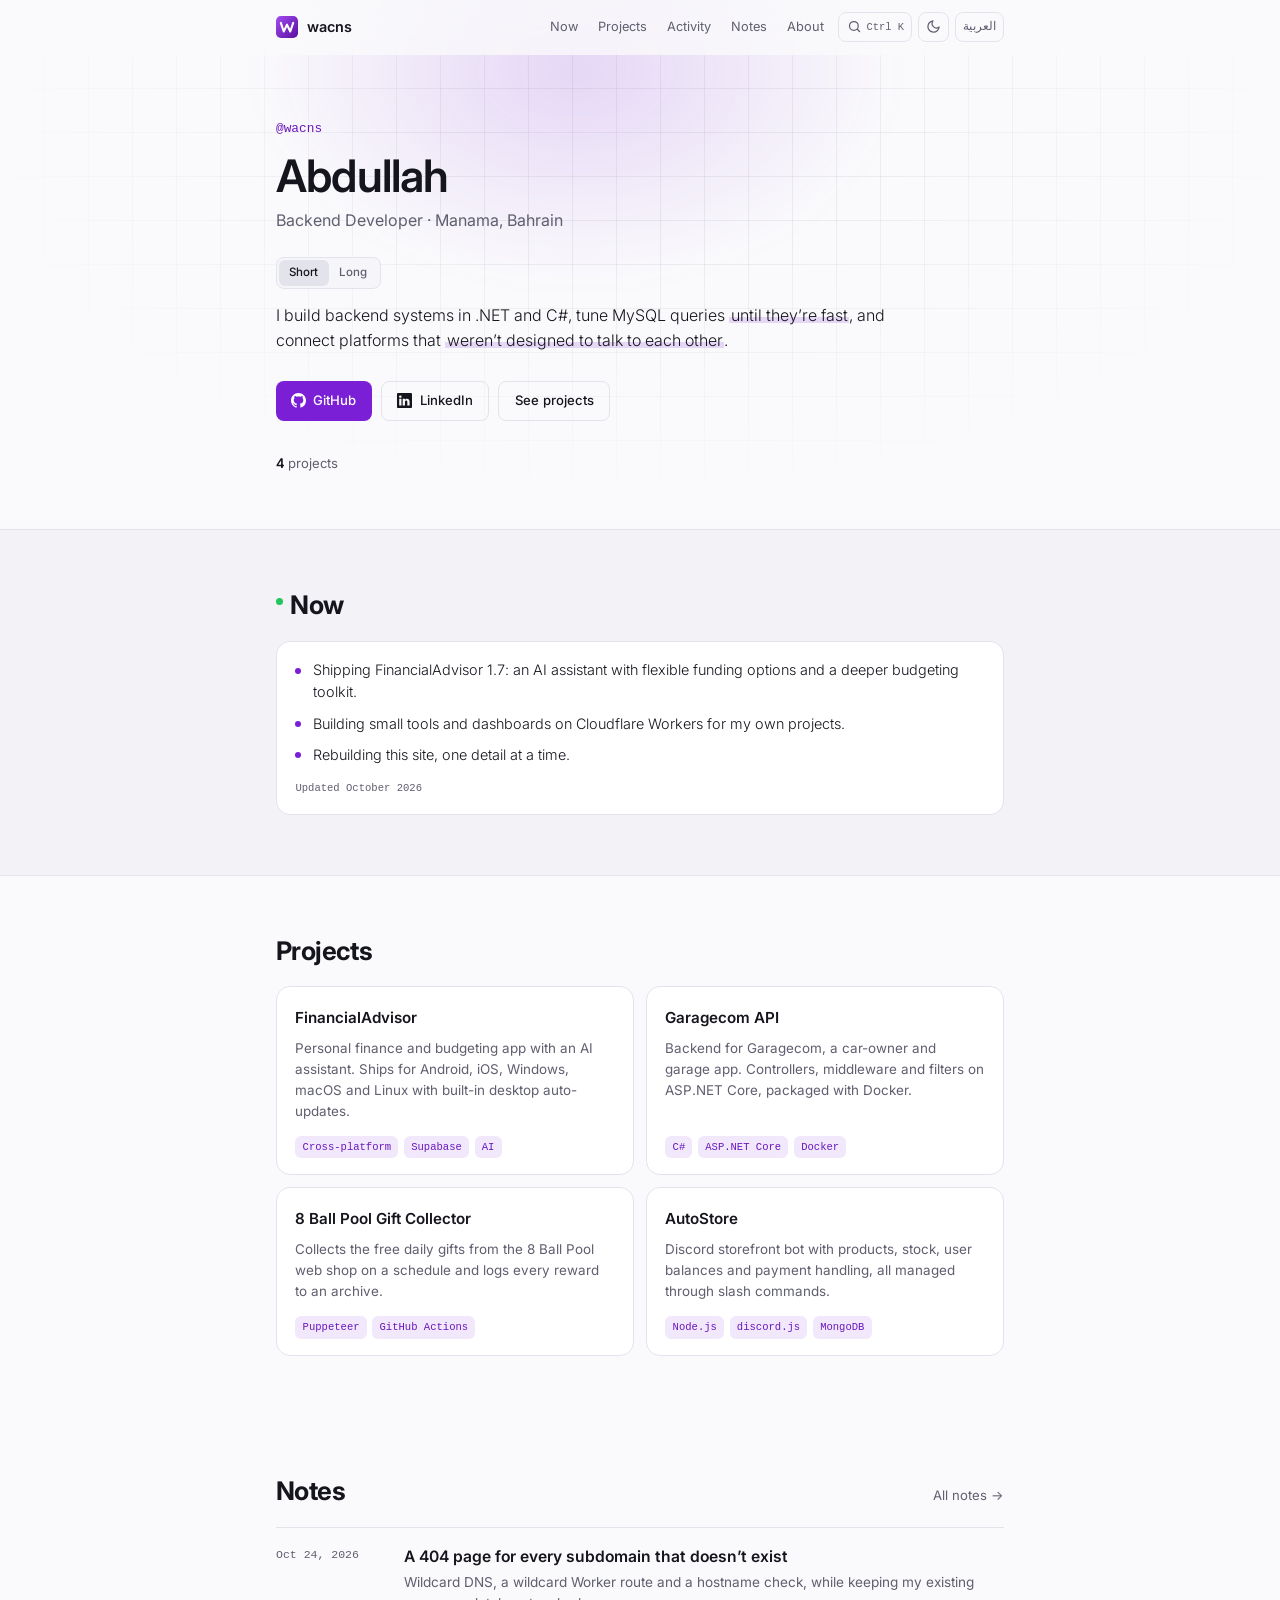
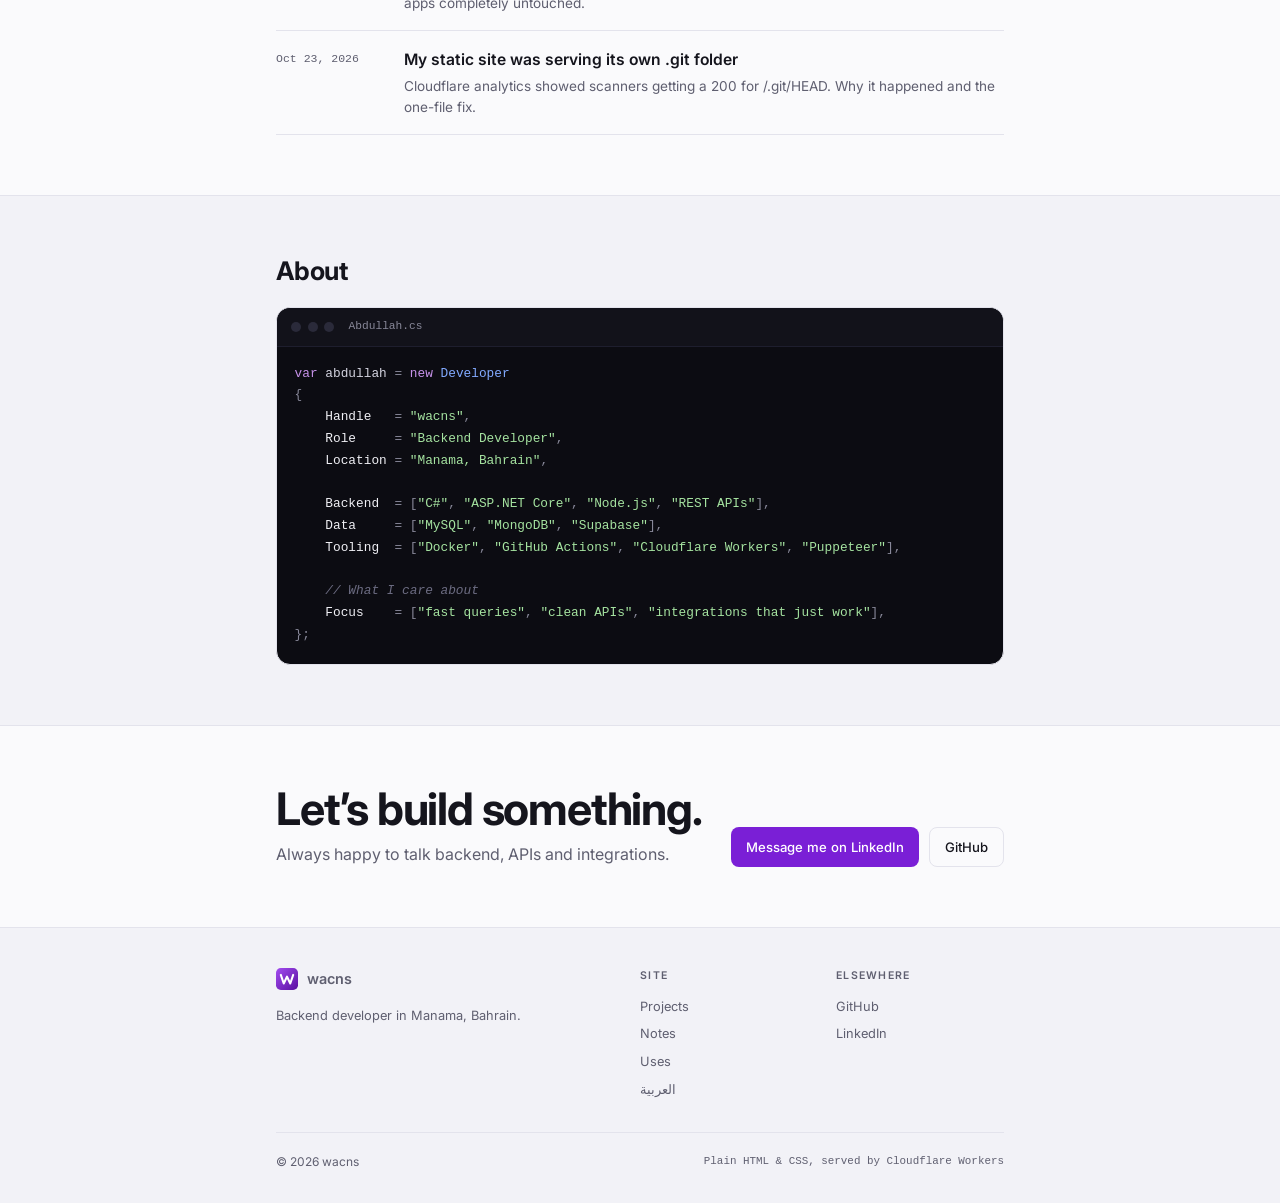
==== index.html @ f0d02ed9 "Add notes, uses page, Arabic homepage, light theme, command palette and shared assets" ====
<!DOCTYPE html>
<html lang="en">
<head>
  <meta charset="utf-8">
  <meta name="viewport" content="width=device-width, initial-scale=1">
  <title>Abdullah — Backend Developer</title>
  <meta name="description" content="Abdullah (wacns) — backend developer in Manama, Bahrain. .NET, C#, MySQL and integrations.">
  <meta name="theme-color" content="#0a0a0f">
  <link rel="icon" href="/favicon.svg" type="image/svg+xml">
  <link rel="canonical" href="https://wacns.com/">
  <link rel="alternate" hreflang="en" href="https://wacns.com/">
  <link rel="alternate" hreflang="ar" href="https://wacns.com/ar/">
  <link rel="alternate" hreflang="x-default" href="https://wacns.com/">
  <meta property="og:type" content="website">
  <meta property="og:url" content="https://wacns.com/">
  <meta property="og:title" content="Abdullah — Backend Developer">
  <meta property="og:description" content="Abdullah (wacns) — backend developer in Manama, Bahrain. .NET, C#, MySQL and integrations.">
  <meta property="og:image" content="https://wacns.com/og.png">
  <meta property="og:image:width" content="1200">
  <meta property="og:image:height" content="630">
  <meta name="twitter:card" content="summary_large_image">
  <script>(function(){var d=document.documentElement,t=null;d.classList.add('js');try{t=localStorage.getItem('theme');}catch(e){}if(t!=='light'&&t!=='dark'){t=window.matchMedia&&matchMedia('(prefers-color-scheme: light)').matches?'light':'dark';}d.setAttribute('data-theme',t);})();</script>
  <link rel="preconnect" href="https://fonts.googleapis.com">
  <link rel="preconnect" href="https://fonts.gstatic.com" crossorigin>
  <link href="https://fonts.googleapis.com/css2?family=Inter:wght@300;400;500;600;700&amp;display=swap" rel="stylesheet">
  <link rel="stylesheet" href="/assets/site.css">
  <script type="application/ld+json">
  {
    "@context": "https://schema.org",
    "@graph": [
      {
        "@type": "Person",
        "@id": "https://wacns.com/#person",
        "name": "Abdullah",
        "alternateName": "wacns",
        "url": "https://wacns.com/",
        "image": "https://wacns.com/og.png",
        "jobTitle": "Backend Developer",
        "address": { "@type": "PostalAddress", "addressLocality": "Manama", "addressCountry": "BH" },
        "knowsAbout": ["C#", "ASP.NET Core", "Node.js", "MySQL", "MongoDB", "REST APIs", "Cloudflare Workers", "Docker"],
        "sameAs": [
          "https://github.com/wacns",
          "https://www.linkedin.com/in/abdullah-mohammed-137928219"
        ]
      },
      {
        "@type": "WebSite",
        "@id": "https://wacns.com/#website",
        "url": "https://wacns.com/",
        "name": "wacns",
        "inLanguage": ["en", "ar"],
        "author": { "@id": "https://wacns.com/#person" }
      }
    ]
  }
  </script>
</head>
<body>
  <div class="hero-fx" aria-hidden="true"><div class="hero-bg"></div><div class="hero-glow"></div></div>
  <a class="skip-link" href="#content">Skip to content</a>
  <header class="topbar" id="topbar">
    <div class="wrap">
      <a class="brand" href="#top"><img src="/favicon.svg" alt="">wacns</a>
      <div class="topbar-right">
        <nav class="topnav" aria-label="Sections">
        <a href="#now" class="opt">Now</a>
        <a href="#projects">Projects</a>
        <a href="#activity" class="opt">Activity</a>
        <a href="#notes">Notes</a>
        <a href="#about">About</a>
        </nav>
        <button type="button" class="icon-btn" id="paletteBtn" aria-label="Search and commands" aria-haspopup="dialog">
          <svg viewBox="0 0 24 24" aria-hidden="true"><circle cx="11" cy="11" r="7"/><path d="m20 20-3.5-3.5"/></svg><kbd>Ctrl K</kbd>
        </button>
        <button type="button" class="icon-btn" id="themeBtn" aria-label="Switch theme">
          <svg class="theme-dark-only" viewBox="0 0 24 24" aria-hidden="true"><circle cx="12" cy="12" r="4"/><path d="M12 2v2M12 20v2M4.9 4.9l1.4 1.4M17.7 17.7l1.4 1.4M2 12h2M20 12h2M4.9 19.1l1.4-1.4M17.7 6.3l1.4-1.4"/></svg>
          <svg class="theme-light-only" viewBox="0 0 24 24" aria-hidden="true"><path d="M21 12.8A9 9 0 1 1 11.2 3a7 7 0 0 0 9.8 9.8z"/></svg>
        </button>
        <a class="icon-btn" href="/ar/" hreflang="ar" aria-label="Read this page in Arabic" lang="ar">العربية</a>
      </div>
    </div>
  </header>

  <main id="content">
    <div class="hero wrap" id="top">
      <p class="handle" dir="ltr">@wacns</p>
      <h1>Abdullah</h1>
      <p class="role">Backend Developer · Manama, Bahrain</p>
      <div class="intro-toggle" id="introToggle" role="group" aria-label="Intro length">
        <button type="button" data-intro="short" aria-pressed="true">Short</button>
        <button type="button" data-intro="long" aria-pressed="false">Long</button>
      </div>
      <p class="intro" data-intro-text="short">I build backend systems in .NET and C#, tune MySQL queries <mark>until they’re fast</mark>, and connect platforms that <mark>weren’t designed to talk to each other</mark>.</p>
      <p class="intro" data-intro-text="long" hidden>I’m Abdullah, a backend developer based in Manama, Bahrain. Most of my days are spent in C# and ASP.NET Core: designing APIs, <mark>tracking down the MySQL queries</mark> that slow down once real data piles up, and generating the Word and Excel reports people actually rely on.</p>
      <p class="intro" data-intro-text="long" hidden>Outside of that I build my own things: a cross-platform finance app, automations that run on a schedule, and small services on Cloudflare Workers. Mostly to scratch an itch, and <mark>to learn something new</mark> along the way.</p>
      <div class="links">
        <a class="btn btn-primary" href="https://github.com/wacns" target="_blank" rel="noopener"><svg viewBox="0 0 16 16" aria-hidden="true"><path d="M8 0C3.58 0 0 3.58 0 8c0 3.54 2.29 6.53 5.47 7.59.4.07.55-.17.55-.38 0-.19-.01-.82-.01-1.49-2.01.37-2.53-.49-2.69-.94-.09-.23-.48-.94-.82-1.13-.28-.15-.68-.52-.01-.53.63-.01 1.08.58 1.23.82.72 1.21 1.87.87 2.33.66.07-.52.28-.87.51-1.07-1.78-.2-3.64-.89-3.64-3.95 0-.87.31-1.59.82-2.15-.08-.2-.36-1.02.08-2.12 0 0 .67-.21 2.2.82.64-.18 1.32-.27 2-.27.68 0 1.36.09 2 .27 1.53-1.04 2.2-.82 2.2-.82.44 1.1.16 1.92.08 2.12.51.56.82 1.27.82 2.15 0 3.07-1.87 3.75-3.65 3.95.29.25.54.73.54 1.48 0 1.07-.01 1.93-.01 2.2 0 .21.15.46.55.38A8.013 8.013 0 0016 8c0-4.42-3.58-8-8-8z"/></svg> GitHub</a>
        <a class="btn btn-ghost" href="https://www.linkedin.com/in/abdullah-mohammed-137928219" target="_blank" rel="noopener"><svg viewBox="0 0 16 16" aria-hidden="true"><path d="M0 1.15C0 .52.52 0 1.17 0h13.66C15.48 0 16 .52 16 1.15v13.7c0 .63-.52 1.15-1.17 1.15H1.17C.52 16 0 15.48 0 14.85V1.15zM4.75 13.4V6.17H2.35v7.23h2.4zM3.55 5.18c.84 0 1.36-.56 1.36-1.25-.02-.71-.52-1.25-1.34-1.25-.82 0-1.36.54-1.36 1.25 0 .7.52 1.25 1.33 1.25h.01zM8.48 13.4V9.36c0-.22.02-.43.08-.58.17-.43.57-.88 1.23-.88.87 0 1.22.66 1.22 1.64v3.86h2.4V9.26c0-2.22-1.18-3.25-2.76-3.25-1.27 0-1.84.7-2.16 1.2v.02h-.02l.02-.02V6.17h-2.4c.03.68 0 7.23 0 7.23h2.4z"/></svg> LinkedIn</a>
        <a class="btn btn-ghost" href="#projects">See projects</a>
      </div>
      <ul class="stats" aria-label="At a glance">
        <li id="statContrib" hidden><strong id="statContribN"></strong> contributions this year</li>
        <li><strong id="statProjects">4</strong> projects</li>
        <li id="statSince" hidden>On GitHub since <strong id="statSinceN"></strong></li>
      </ul>
    </div>

    <div class="band alt"><section class="wrap reveal" id="now" aria-labelledby="now-heading">
      <h2 id="now-heading"><span class="pulse" aria-hidden="true"></span>Now</h2>
      <div class="panel now">
        <ul>
          <li>Shipping FinancialAdvisor 1.7: an AI assistant with flexible funding options and a deeper budgeting toolkit.</li>
          <li>Building small tools and dashboards on Cloudflare Workers for my own projects.</li>
          <li>Rebuilding this site, one detail at a time.</li>
        </ul>
        <p class="now-updated">Updated October 2026</p>
      </div>
    </section></div>

    <div class="band"><section class="wrap" id="projects" aria-labelledby="projects-heading">
      <h2 id="projects-heading" class="reveal">Projects</h2>
      <div class="projects">
        <article class="card reveal" data-repo="wacns/financial-advisor-releases">
          <h3 class="card-title" lang="en" dir="auto">FinancialAdvisor</h3>
          <p class="card-desc">Personal finance and budgeting app with an AI assistant. Ships for Android, iOS, Windows, macOS and Linux with built-in desktop auto-updates.</p>
          <ul class="tags" lang="en"><li>Cross-platform</li><li>Supabase</li><li>AI</li></ul>
          <p class="card-meta"></p>
        </article>
        <article class="card reveal" data-repo="wacns/api.garagecom">
          <h3 class="card-title" lang="en" dir="auto">Garagecom API</h3>
          <p class="card-desc">Backend for Garagecom, a car-owner and garage app. Controllers, middleware and filters on ASP.NET Core, packaged with Docker.</p>
          <ul class="tags" lang="en"><li>C#</li><li>ASP.NET Core</li><li>Docker</li></ul>
          <p class="card-meta"></p>
        </article>
        <article class="card reveal" data-repo="wacns/8bp-free-gift-collector">
          <h3 class="card-title" lang="en" dir="auto">8 Ball Pool Gift Collector</h3>
          <p class="card-desc">Collects the free daily gifts from the 8 Ball Pool web shop on a schedule and logs every reward to an archive.</p>
          <ul class="tags" lang="en"><li>Puppeteer</li><li>GitHub Actions</li></ul>
          <p class="card-meta"></p>
        </article>
        <article class="card reveal" data-repo="wacns/AutoStore-WACNS">
          <h3 class="card-title" lang="en" dir="auto">AutoStore</h3>
          <p class="card-desc">Discord storefront bot with products, stock, user balances and payment handling, all managed through slash commands.</p>
          <ul class="tags" lang="en"><li>Node.js</li><li>discord.js</li><li>MongoDB</li></ul>
          <p class="card-meta"></p>
        </article>
      </div>
    </section></div>

    <div class="band alt" id="activityBand" hidden><section class="wrap reveal" id="activity" aria-labelledby="activity-heading">
      <h2 id="activity-heading">Activity</h2>
      <div class="panel">
        <p class="activity-total"><strong id="activityCount"></strong> <span>contributions on GitHub in the last year</span></p>
        <div class="activity-graph" id="activityGraph" role="img" aria-label="GitHub contribution graph for the last year"></div>
        <div class="activity-legend" aria-hidden="true">Less <i class="l0"></i><i class="l1"></i><i class="l2"></i><i class="l3"></i><i class="l4"></i> More</div>
      </div>
    </section></div>

    <div class="band"><section class="wrap reveal" id="notes" aria-labelledby="notes-heading">
      <div class="section-head">
        <h2 id="notes-heading">Notes</h2>
        <a class="more-link" href="/notes/">All notes →</a>
      </div>

      <ul class="note-list">
        <li><a href="/notes/subdomain-404-worker/">
          <time class="note-date" datetime="2026-10-24">Oct 24, 2026</time>
          <span><span class="note-title">A 404 page for every subdomain that doesn’t exist</span><span class="note-sum">Wildcard DNS, a wildcard Worker route and a hostname check, while keeping my existing apps completely untouched.</span></span>
        </a></li>
        <li><a href="/notes/git-folder-exposed/">
          <time class="note-date" datetime="2026-10-23">Oct 23, 2026</time>
          <span><span class="note-title">My static site was serving its own .git folder</span><span class="note-sum">Cloudflare analytics showed scanners getting a 200 for /.git/HEAD. Why it happened and the one-file fix.</span></span>
        </a></li>
      </ul>
    </section></div>

    <div class="band alt"><section class="wrap reveal" id="about" aria-labelledby="about-heading">
      <h2 id="about-heading">About</h2>
      <div class="code-card">
        <div class="code-bar" aria-hidden="true"><i></i><i></i><i></i><span>Abdullah.cs</span></div>
<pre><code><span class="tk-kw">var</span> abdullah <span class="tk-pu">=</span> <span class="tk-kw">new</span> <span class="tk-ty">Developer</span>
<span class="tk-pu">{</span>
    <span class="tk-pr">Handle</span>   <span class="tk-pu">=</span> <span class="tk-str">&quot;wacns&quot;</span><span class="tk-pu">,</span>
    <span class="tk-pr">Role</span>     <span class="tk-pu">=</span> <span class="tk-str">&quot;Backend Developer&quot;</span><span class="tk-pu">,</span>
    <span class="tk-pr">Location</span> <span class="tk-pu">=</span> <span class="tk-str">&quot;Manama, Bahrain&quot;</span><span class="tk-pu">,</span>

    <span class="tk-pr">Backend</span>  <span class="tk-pu">=</span> <span class="tk-pu">[</span><span class="tk-str">&quot;C#&quot;</span><span class="tk-pu">, </span><span class="tk-str">&quot;ASP.NET Core&quot;</span><span class="tk-pu">, </span><span class="tk-str">&quot;Node.js&quot;</span><span class="tk-pu">, </span><span class="tk-str">&quot;REST APIs&quot;</span><span class="tk-pu">]</span><span class="tk-pu">,</span>
    <span class="tk-pr">Data</span>     <span class="tk-pu">=</span> <span class="tk-pu">[</span><span class="tk-str">&quot;MySQL&quot;</span><span class="tk-pu">, </span><span class="tk-str">&quot;MongoDB&quot;</span><span class="tk-pu">, </span><span class="tk-str">&quot;Supabase&quot;</span><span class="tk-pu">]</span><span class="tk-pu">,</span>
    <span class="tk-pr">Tooling</span>  <span class="tk-pu">=</span> <span class="tk-pu">[</span><span class="tk-str">&quot;Docker&quot;</span><span class="tk-pu">, </span><span class="tk-str">&quot;GitHub Actions&quot;</span><span class="tk-pu">, </span><span class="tk-str">&quot;Cloudflare Workers&quot;</span><span class="tk-pu">, </span><span class="tk-str">&quot;Puppeteer&quot;</span><span class="tk-pu">]</span><span class="tk-pu">,</span>

    <span class="tk-cm">// What I care about</span>
    <span class="tk-pr">Focus</span>    <span class="tk-pu">=</span> <span class="tk-pu">[</span><span class="tk-str">&quot;fast queries&quot;</span><span class="tk-pu">, </span><span class="tk-str">&quot;clean APIs&quot;</span><span class="tk-pu">, </span><span class="tk-str">&quot;integrations that just work&quot;</span><span class="tk-pu">]</span><span class="tk-pu">,</span>
<span class="tk-pu">};</span></code></pre>
      </div>
    </section></div>

    <div class="band"><section class="wrap reveal cta" aria-labelledby="cta-heading">
      <div>
        <h2 id="cta-heading">Let’s build something.</h2>
        <p>Always happy to talk backend, APIs and integrations.</p>
      </div>
      <div class="links">
        <a class="btn btn-primary" href="https://www.linkedin.com/in/abdullah-mohammed-137928219" target="_blank" rel="noopener">Message me on LinkedIn</a>
        <a class="btn btn-ghost" href="https://github.com/wacns" target="_blank" rel="noopener">GitHub</a>
      </div>
    </section></div>
  </main>

  <footer>
    <div class="wrap">
      <div class="footer-grid">
        <div class="footer-about">
          <a class="brand" href="/"><img src="/favicon.svg" alt="">wacns</a>
          <p>Backend developer in Manama, Bahrain.</p>
        </div>
        <div class="footer-col">
          <h3>Site</h3>
          <ul>
            <li><a href="/#projects">Projects</a></li>
            <li><a href="/notes/">Notes</a></li>
            <li><a href="/uses/">Uses</a></li>
            <li><a href="/ar/" lang="ar" hreflang="ar">العربية</a></li>
          </ul>
        </div>
        <div class="footer-col">
          <h3>Elsewhere</h3>
          <ul>
            <li><a href="https://github.com/wacns" target="_blank" rel="noopener">GitHub</a></li>
            <li><a href="https://www.linkedin.com/in/abdullah-mohammed-137928219" target="_blank" rel="noopener">LinkedIn</a></li>
          </ul>
        </div>
      </div>
      <div class="footer-bottom">
        <span>© 2026 wacns</span>
        <span class="colophon">Plain HTML &amp; CSS, served by Cloudflare Workers<br><span id="lastDeploy" hidden></span></span>
      </div>
    </div>
  </footer>
  <div class="palette" id="palette" role="dialog" aria-modal="true" aria-label="Command palette" hidden>
    <div class="palette-box">
      <input class="palette-input" type="text" role="combobox" aria-expanded="true" aria-controls="paletteList" aria-autocomplete="list" aria-label="Search and commands" autocomplete="off" spellcheck="false">
      <!-- [html-validate-disable-next prefer-native-element -- filterable command list; a native select can't type-to-filter] -->
      <ul class="palette-list" id="paletteList" role="listbox" aria-label="Search and commands"></ul>
      <div class="palette-hint" aria-hidden="true"></div>
    </div>
  </div>
  <div class="toast" id="toast" role="status" aria-live="polite"></div>

  <script src="/assets/site.js" defer></script>
</body>
</html>
---- assets/site.css ----
/* wacns.com — shared styles for every page */

*, *::before, *::after { box-sizing: border-box; margin: 0; padding: 0; }

/* ── Theme tokens ── */
:root {
  color-scheme: dark;
  --bg:          #0a0a0f;
  --band:        #0e0e15;
  --card-bg:     #12121a;
  --card-border: #1e1e2e;
  --field-bg:    #0c0c12;
  --accent:      #8A2BE2;
  --accent-text: #a66bf0;
  --accent-rgb:  138, 43, 226;
  --text:        #f0f0f5;
  --muted:       #888899;
  --grid-line:   rgba(255, 255, 255, 0.045);
  --glow:        0.28;
  --topbar-bg:   rgba(10, 10, 15, 0.72);
  --mark:        rgba(166, 107, 240, 0.32);
  --hm0: #1a1a26; --hm1: #3b1d63; --hm2: #5b25a0; --hm3: #7a2bd6; --hm4: #a66bf0;
  --mono: 'SF Mono', 'Fira Code', 'Cascadia Code', monospace;
  --sans: 'Inter', 'IBM Plex Sans Arabic', sans-serif;
}
html[data-theme="light"] {
  color-scheme: light;
  --bg:          #fafafc;
  --band:        #f2f2f7;
  --card-bg:     #ffffff;
  --card-border: #e3e3ec;
  --field-bg:    #f6f6fa;
  --accent:      #7a1fd6;
  --accent-text: #6a17bd;
  --accent-rgb:  122, 31, 214;
  --text:        #15151d;
  --muted:       #5f5f70;
  --grid-line:   rgba(20, 20, 40, 0.06);
  --glow:        0.16;
  --topbar-bg:   rgba(250, 250, 252, 0.78);
  --mark:        rgba(122, 31, 214, 0.16);
  --hm0: #ececf3; --hm1: #dcc6f7; --hm2: #b98cef; --hm3: #9050e0; --hm4: #6a17bd;
}

html { scroll-behavior: smooth; scroll-padding-top: 64px; }
body {
  background: var(--bg);
  color: var(--text);
  font-family: var(--sans);
  line-height: 1.55;
  min-height: 100vh;
  position: relative;
  z-index: 0;
}
html[lang="ar"] body { --sans: 'IBM Plex Sans Arabic', 'Inter', sans-serif; line-height: 1.75; }
a { color: inherit; }
.wrap { max-width: 760px; margin: 0 auto; padding: 0 1rem; }

/* ── Accessibility ── */
.skip-link {
  position: absolute;
  top: 0.5rem; left: 0.5rem;
  z-index: 100;
  padding: 0.55rem 0.9rem;
  border-radius: 8px;
  background: var(--accent);
  color: #fff;
  font-size: 0.85rem;
  font-weight: 500;
  text-decoration: none;
  transform: translateY(-160%);
  transition: transform 0.15s;
}
.skip-link:focus { transform: none; }
:focus-visible {
  outline: 2px solid var(--accent-text);
  outline-offset: 3px;
  border-radius: 4px;
}
.visually-hidden {
  position: absolute !important;
  width: 1px; height: 1px;
  overflow: hidden;
  clip: rect(0 0 0 0);
  white-space: nowrap;
}

/* ── Hero background ── */
.hero-fx {
  position: absolute;
  top: 0; left: 0; right: 0;
  height: 620px;
  overflow: hidden;
  z-index: -1;
  pointer-events: none;
}
.hero-bg {
  position: absolute;
  inset: 0;
  background-image:
    linear-gradient(var(--grid-line) 1px, transparent 1px),
    linear-gradient(90deg, var(--grid-line) 1px, transparent 1px);
  background-size: 44px 44px;
  -webkit-mask-image: radial-gradient(ellipse 70% 75% at 50% 25%, #000 25%, transparent 75%);
          mask-image: radial-gradient(ellipse 70% 75% at 50% 25%, #000 25%, transparent 75%);
  animation: grid-drift 24s linear infinite;
}
.hero-glow {
  position: absolute;
  top: -140px; left: 50%;
  width: 640px; height: 420px;
  transform: translateX(-60%);
  background: radial-gradient(closest-side, rgba(var(--accent-rgb), var(--glow)), transparent);
  filter: blur(20px);
  animation: glow 9s ease-in-out infinite alternate;
}
@keyframes grid-drift { to { background-position: 44px 44px, 44px 44px; } }
@keyframes glow {
  from { transform: translateX(-60%) scale(1);    opacity: 0.8; }
  to   { transform: translateX(-40%) scale(1.15); opacity: 1; }
}

/* ── Reveal on scroll ── */
.js .reveal { opacity: 0; transform: translateY(14px); transition: opacity 0.6s ease, transform 0.6s ease; }
.js .reveal.in { opacity: 1; transform: none; }

/* ── Top bar ── */
.topbar {
  position: sticky;
  top: 0;
  z-index: 20;
  background: var(--topbar-bg);
  -webkit-backdrop-filter: blur(12px);
          backdrop-filter: blur(12px);
  border-bottom: 1px solid transparent;
  transition: border-color 0.2s;
}
.topbar.scrolled, .topbar.solid { border-bottom-color: var(--card-border); }
.topbar .wrap { display: flex; align-items: center; justify-content: space-between; gap: 0.75rem; height: 54px; }
.brand {
  display: inline-flex;
  align-items: center;
  gap: 0.55rem;
  text-decoration: none;
  font-weight: 600;
  font-size: 0.9rem;
}
.brand img { width: 22px; height: 22px; }
.topbar-right { display: flex; align-items: center; gap: 0.35rem; }
.topnav { display: flex; gap: 0.15rem; }
.topnav a {
  color: var(--muted);
  text-decoration: none;
  font-size: 0.8rem;
  padding: 0.35rem 0.55rem;
  border-radius: 7px;
  transition: color 0.15s, background 0.15s;
}
.topnav a:hover { color: var(--text); }
.topnav a.active { color: var(--text); background: var(--card-border); }
.icon-btn {
  display: inline-flex;
  align-items: center;
  justify-content: center;
  gap: 0.3rem;
  height: 30px;
  min-width: 30px;
  padding: 0 0.45rem;
  border: 1px solid var(--card-border);
  border-radius: 8px;
  background: transparent;
  color: var(--muted);
  font: inherit;
  font-size: 0.72rem;
  text-decoration: none;
  cursor: pointer;
  transition: color 0.15s, border-color 0.15s;
}
.icon-btn:hover { color: var(--text); border-color: rgba(var(--accent-rgb), 0.5); }
.icon-btn svg { width: 15px; height: 15px; fill: none; stroke: currentColor; stroke-width: 2; stroke-linecap: round; stroke-linejoin: round; }
.icon-btn kbd { font-family: var(--mono); font-size: 0.65rem; }
.theme-dark-only, html[data-theme="light"] .theme-light-only { display: inline; }
.theme-light-only, html[data-theme="light"] .theme-dark-only { display: none; }
@media (max-width: 560px) {
  .topnav a.opt { display: none; }
  .icon-btn kbd { display: none; }
}
@media (max-width: 480px) { .topnav { display: none; } }

/* ── Bands & headings ── */
.band { padding: 3.75rem 0; }
.band.alt { background: var(--band); border-top: 1px solid var(--card-border); border-bottom: 1px solid var(--card-border); }
.band[hidden] { display: none; }
h2 {
  font-size: 1.6rem;
  font-weight: 700;
  letter-spacing: -0.6px;
  line-height: 1.2;
  margin-bottom: 1.25rem;
}
.section-head { display: flex; align-items: baseline; justify-content: space-between; gap: 1rem; margin-bottom: 1.25rem; }
.section-head h2 { margin-bottom: 0; }
.more-link { font-size: 0.82rem; color: var(--muted); text-decoration: none; white-space: nowrap; }
.more-link:hover { color: var(--text); }

/* ── Intro ── */
.hero { padding-top: 4rem; padding-bottom: 3.5rem; }
.handle { font-family: var(--mono); font-size: 0.8rem; color: var(--accent-text); margin-bottom: 0.75rem; }
h1 {
  background: linear-gradient(120deg, var(--text) 30%, #b58cf2);
  -webkit-background-clip: text;
          background-clip: text;
  color: transparent;
  font-size: 2.8rem;
  font-weight: 600;
  letter-spacing: -0.8px;
  line-height: 1.15;
}
html[lang="ar"] h1 { letter-spacing: 0; }
.role { color: var(--muted); font-size: 1rem; margin-top: 0.35rem; }

.intro-toggle {
  display: inline-flex;
  margin-top: 1.5rem;
  padding: 2px;
  border: 1px solid var(--card-border);
  border-radius: 8px;
  background: var(--field-bg);
}
.intro-toggle button {
  border: none;
  background: transparent;
  color: var(--muted);
  font: inherit;
  font-size: 0.72rem;
  font-weight: 500;
  padding: 0.25rem 0.65rem;
  border-radius: 6px;
  cursor: pointer;
}
.intro-toggle button[aria-pressed="true"] { background: var(--card-border); color: var(--text); }
.intro { margin-top: 0.9rem; font-size: 1rem; font-weight: 300; max-width: 62ch; }
.intro[hidden] { display: none; }
.intro + .intro { margin-top: 0.9rem; }
html[lang="ar"] .intro { font-weight: 400; }

/* Highlighter accents */
mark {
  color: inherit;
  background: linear-gradient(transparent 58%, var(--mark) 58%, var(--mark) 92%, transparent 92%) no-repeat 0 0 / 0% 100%;
  padding: 0 0.1em;
  transition: background-size 0.9s cubic-bezier(.2, .7, .2, 1) 0.35s;
}
html[dir="rtl"] mark { background-position: 100% 0; }
mark.in, .no-js mark { background-size: 100% 100%; }

/* ── Buttons ── */
.links { display: flex; flex-wrap: wrap; gap: 0.6rem; margin-top: 1.75rem; }
.btn {
  display: inline-flex;
  align-items: center;
  gap: 0.45rem;
  padding: 0.55rem 0.95rem;
  border-radius: 8px;
  font-size: 0.82rem;
  font-weight: 500;
  text-decoration: none;
  transition: opacity 0.15s, background 0.15s, border-color 0.15s;
}
.btn svg { width: 15px; height: 15px; fill: currentColor; }
.btn-primary { background: var(--accent); color: #fff; }
.btn-primary:hover { opacity: 0.85; }
.btn-ghost { border: 1px solid var(--card-border); color: var(--text); }
.btn-ghost:hover { border-color: rgba(var(--accent-rgb), 0.5); }

/* ── Stats ── */
.stats {
  display: flex;
  flex-wrap: wrap;
  gap: 0.5rem 1.4rem;
  margin-top: 2rem;
  list-style: none;
  font-size: 0.82rem;
  color: var(--muted);
}
.stats li[hidden] { display: none; }
.stats strong { color: var(--text); font-weight: 600; font-variant-numeric: tabular-nums; }

/* ── Now ── */
.pulse {
  display: inline-block;
  width: 7px; height: 7px;
  border-radius: 50%;
  background: #22c55e;
  margin-inline-end: 0.45rem;
  vertical-align: 0.35em;
  box-shadow: 0 0 0 0 rgba(34, 197, 94, 0.6);
  animation: pulse 2s ease-out infinite;
}
@keyframes pulse { to { box-shadow: 0 0 0 7px rgba(34, 197, 94, 0); } }
.panel {
  background: var(--card-bg);
  border: 1px solid var(--card-border);
  border-radius: 14px;
  padding: 1.1rem 1.15rem;
}
.now ul { list-style: none; display: flex; flex-direction: column; gap: 0.55rem; }
.now li { position: relative; padding-inline-start: 1.1rem; font-size: 0.9rem; font-weight: 300; }
html[lang="ar"] .now li { font-weight: 400; }
.now li::before {
  content: "";
  position: absolute;
  inset-inline-start: 0; top: 0.6em;
  width: 6px; height: 6px;
  border-radius: 50%;
  background: var(--accent);
}
.now-updated { margin-top: 0.85rem; font-family: var(--mono); font-size: 0.66rem; color: var(--muted); }

/* ── Projects ── */
.projects { display: grid; grid-template-columns: 1fr; gap: 0.75rem; }
@media (min-width: 600px) { .projects { grid-template-columns: repeat(2, 1fr); } }
.card {
  background: var(--card-bg);
  border: 1px solid var(--card-border);
  border-radius: 14px;
  padding: 1.15rem 1.15rem 1rem;
  display: flex;
  flex-direction: column;
  gap: 0.55rem;
  transition: border-color 0.2s;
}
.card:hover { border-color: rgba(var(--accent-rgb), 0.35); }
.card-title { font-size: 0.95rem; font-weight: 600; }
.card-desc { font-size: 0.84rem; color: var(--muted); }
.tags { margin-top: auto; padding-top: 0.35rem; display: flex; flex-wrap: wrap; gap: 0.35rem; list-style: none; }
.tags li {
  font-family: var(--mono);
  font-size: 0.66rem;
  color: var(--accent-text);
  background: rgba(var(--accent-rgb), 0.1);
  border-radius: 6px;
  padding: 0.2rem 0.45rem;
}
.card-meta { display: flex; flex-wrap: wrap; gap: 0.85rem; font-family: var(--mono); font-size: 0.66rem; color: var(--muted); }
.card-meta:empty { display: none; }
.lang-dot {
  display: inline-block;
  width: 7px; height: 7px;
  border-radius: 50%;
  background: var(--accent);
  margin-inline-end: 0.35rem;
  vertical-align: 1px;
}

/* ── Activity ── */
.activity-total { font-size: 0.9rem; margin-bottom: 0.85rem; }
.activity-total strong { font-weight: 600; }
.activity-total span { color: var(--muted); font-weight: 300; }
.activity-graph { direction: ltr; }
.activity-graph svg { display: block; width: 100%; height: auto; }
.hm .h0 { fill: var(--hm0); } .hm .h1 { fill: var(--hm1); } .hm .h2 { fill: var(--hm2); }
.hm .h3 { fill: var(--hm3); } .hm .h4 { fill: var(--hm4); }
.activity-legend {
  display: flex;
  align-items: center;
  justify-content: flex-end;
  gap: 0.25rem;
  margin-top: 0.6rem;
  font-family: var(--mono);
  font-size: 0.62rem;
  color: var(--muted);
  direction: ltr;
}
.activity-legend i { width: 9px; height: 9px; border-radius: 2px; display: inline-block; }
.activity-legend .l0 { background: var(--hm0); } .activity-legend .l1 { background: var(--hm1); }
.activity-legend .l2 { background: var(--hm2); } .activity-legend .l3 { background: var(--hm3); }
.activity-legend .l4 { background: var(--hm4); }

/* ── Code card (always dark, like an editor) ── */
.code-card {
  position: relative;
  background: #0c0c12;
  border: 1px solid var(--card-border);
  border-radius: 14px;
  overflow: hidden;
  direction: ltr;
  text-align: left;
}
.code-bar {
  display: flex;
  align-items: center;
  gap: 0.4rem;
  padding: 0.65rem 0.9rem;
  border-bottom: 1px solid #1e1e2e;
  background: #12121a;
}
.code-bar i { width: 10px; height: 10px; border-radius: 50%; background: #2a2a3a; }
.code-bar span { margin-left: 0.5rem; font-family: var(--mono); font-size: 0.7rem; color: #888899; }
.code-card pre {
  margin: 0;
  padding: 1rem 1.1rem 1.15rem;
  overflow-x: auto;
  font-family: var(--mono);
  font-size: 0.8rem;
  line-height: 1.7;
  color: #d4d4e0;
  tab-size: 4;
}
.tk-kw  { color: #c792ea; }
.tk-ty  { color: #82aaff; }
.tk-pr  { color: #f0f0f5; }
.tk-str { color: #a5e3a0; }
.tk-cm  { color: #6c6c82; font-style: italic; }
.tk-pu  { color: #888899; }
.tk-fn  { color: #ffcb6b; }
@media (max-width: 600px) {
  .code-card pre { font-size: 0.7rem; padding-right: 2rem; }
  .code-card.scrolls::after {
    content: "";
    position: absolute;
    top: 41px; right: 0; bottom: 0;
    width: 2rem;
    background: linear-gradient(90deg, transparent, #0c0c12);
    pointer-events: none;
  }
}

/* ── Notes list ── */
.note-list { list-style: none; display: flex; flex-direction: column; }
.note-list li { border-top: 1px solid var(--card-border); }
.note-list li:last-child { border-bottom: 1px solid var(--card-border); }
.note-list a {
  display: grid;
  grid-template-columns: 1fr;
  gap: 0.2rem;
  padding: 1rem 0;
  text-decoration: none;
}
@media (min-width: 600px) { .note-list a { grid-template-columns: 7rem 1fr; gap: 1rem; } }
.note-date { font-family: var(--mono); font-size: 0.72rem; color: var(--muted); padding-top: 0.15rem; }
.note-title { font-weight: 600; font-size: 0.98rem; transition: color 0.15s; }
.note-list a:hover .note-title { color: var(--accent-text); }
.note-sum { display: block; font-size: 0.85rem; color: var(--muted); margin-top: 0.2rem; }

/* ── Call to action ── */
.cta { display: flex; flex-wrap: wrap; align-items: flex-end; justify-content: space-between; gap: 1.5rem; }
.cta h2 { font-size: clamp(2rem, 6vw, 2.8rem); letter-spacing: -1.2px; line-height: 1.05; margin-bottom: 0.6rem; }
html[lang="ar"] .cta h2 { letter-spacing: 0; line-height: 1.3; }
.cta p { color: var(--muted); max-width: 42ch; }
.cta .links { margin-top: 0; }

/* ── Article (notes, uses) ── */
.page-head { padding-top: 3.5rem; padding-bottom: 1.5rem; }
.crumbs { font-size: 0.8rem; color: var(--muted); margin-bottom: 1.25rem; }
.crumbs a { text-decoration: none; }
.crumbs a:hover { color: var(--text); }
.page-head h1 { font-size: clamp(2rem, 6vw, 2.6rem); letter-spacing: -1px; line-height: 1.12; }
.page-meta { margin-top: 0.8rem; font-family: var(--mono); font-size: 0.72rem; color: var(--muted); }
.lede { margin-top: 1rem; font-size: 1.05rem; color: var(--muted); max-width: 60ch; }
.prose { padding-bottom: 4rem; font-size: 0.98rem; }
.prose > * + * { margin-top: 1.1rem; }
.prose h2 { font-size: 1.3rem; margin: 2.4rem 0 0; }
.prose h3 { font-size: 1.02rem; margin-top: 1.8rem; }
.prose p, .prose li { max-width: 68ch; }
.prose ul, .prose ol { padding-inline-start: 1.25rem; }
.prose li + li { margin-top: 0.35rem; }
.prose a { color: var(--accent-text); text-underline-offset: 3px; }
.prose code {
  font-family: var(--mono);
  font-size: 0.85em;
  background: rgba(var(--accent-rgb), 0.1);
  border-radius: 5px;
  padding: 0.1em 0.35em;
}
.prose .code-card code, .prose .code-card pre code { background: none; padding: 0; font-size: inherit; border-radius: 0; }
.prose .code-card { margin-top: 1.25rem; }
.prose blockquote {
  border-inline-start: 3px solid var(--accent);
  padding: 0.2rem 0 0.2rem 1rem;
  color: var(--muted);
}
.callout {
  background: var(--card-bg);
  border: 1px solid var(--card-border);
  border-radius: 12px;
  padding: 0.9rem 1rem;
  font-size: 0.9rem;
}
.callout strong { color: var(--text); }
.uses-group { margin-top: 2.2rem; }
.uses-list { list-style: none; padding: 0 !important; display: flex; flex-direction: column; }
.uses-list li { display: grid; grid-template-columns: 1fr; gap: 0.1rem; padding: 0.75rem 0; border-top: 1px solid var(--card-border); max-width: none; }
.uses-list li + li { margin-top: 0; }
@media (min-width: 600px) { .uses-list li { grid-template-columns: 11rem 1fr; gap: 1rem; } }
.uses-list strong { font-weight: 600; font-size: 0.92rem; }
.uses-list span { color: var(--muted); font-size: 0.9rem; }

/* ── Footer ── */
footer {
  background: var(--band);
  border-top: 1px solid var(--card-border);
  color: var(--muted);
  font-size: 0.8rem;
  padding: 2.5rem 0 2rem;
}
.footer-grid { display: grid; grid-template-columns: 1fr 1fr; gap: 1.75rem; }
@media (min-width: 600px) { .footer-grid { grid-template-columns: 2fr 1fr 1fr; } }
.footer-about { grid-column: 1 / -1; }
@media (min-width: 600px) { .footer-about { grid-column: auto; } }
.footer-about p { margin-top: 0.6rem; max-width: 32ch; }
.footer-col h3 { font-size: 0.66rem; font-weight: 600; letter-spacing: 0.12em; text-transform: uppercase; margin-bottom: 0.75rem; }
html[lang="ar"] .footer-col h3 { letter-spacing: 0; font-size: 0.75rem; }
.footer-col ul { list-style: none; display: flex; flex-direction: column; gap: 0.5rem; }
footer a { text-decoration: none; transition: color 0.15s; }
footer a:hover { color: var(--text); }
.footer-bottom {
  display: flex;
  flex-wrap: wrap;
  justify-content: space-between;
  gap: 0.5rem 1rem;
  margin-top: 2rem;
  padding-top: 1.25rem;
  border-top: 1px solid var(--card-border);
  font-size: 0.75rem;
}
.colophon { font-family: var(--mono); font-size: 0.68rem; }
.colophon a { text-decoration: underline; text-underline-offset: 2px; }

/* ── Command palette ── */
.palette {
  position: fixed;
  inset: 0;
  z-index: 50;
  display: flex;
  align-items: flex-start;
  justify-content: center;
  padding: 12vh 1rem 1rem;
  background: rgba(5, 5, 10, 0.55);
  -webkit-backdrop-filter: blur(4px);
          backdrop-filter: blur(4px);
}
.palette[hidden] { display: none; }
.palette-box {
  width: 100%;
  max-width: 520px;
  background: var(--card-bg);
  border: 1px solid var(--card-border);
  border-radius: 14px;
  box-shadow: 0 24px 60px rgba(0, 0, 0, 0.45);
  overflow: hidden;
}
.palette-input {
  width: 100%;
  border: none;
  border-bottom: 1px solid var(--card-border);
  background: transparent;
  color: var(--text);
  font: inherit;
  font-size: 0.95rem;
  padding: 0.95rem 1rem;
  outline: none;
}
.palette-list { list-style: none; max-height: 50vh; overflow-y: auto; padding: 0.35rem; }
.palette-group {
  padding: 0.55rem 0.65rem 0.25rem;
  font-size: 0.65rem;
  font-weight: 600;
  letter-spacing: 0.1em;
  text-transform: uppercase;
  color: var(--muted);
}
html[lang="ar"] .palette-group { letter-spacing: 0; font-size: 0.72rem; }
.palette-item {
  display: flex;
  align-items: center;
  justify-content: space-between;
  gap: 1rem;
  padding: 0.55rem 0.65rem;
  border-radius: 8px;
  font-size: 0.88rem;
  cursor: pointer;
}
.palette-item small { color: var(--muted); font-size: 0.72rem; }
.palette-item[aria-selected="true"] { background: rgba(var(--accent-rgb), 0.14); }
.palette-empty { padding: 1rem; color: var(--muted); font-size: 0.85rem; }
.palette-hint {
  display: flex;
  gap: 1rem;
  padding: 0.55rem 0.9rem;
  border-top: 1px solid var(--card-border);
  font-size: 0.68rem;
  color: var(--muted);
}
.palette-hint kbd { font-family: var(--mono); }

/* ── Toast ── */
.toast {
  position: fixed;
  bottom: 2rem;
  left: 50%;
  z-index: 60;
  transform: translateX(-50%) translateY(1rem);
  background: #22c55e;
  color: #fff;
  padding: 0.55rem 1.25rem;
  border-radius: 99px;
  font-size: 0.82rem;
  font-weight: 500;
  opacity: 0;
  transition: opacity 0.2s, transform 0.2s;
  pointer-events: none;
  white-space: nowrap;
}
.toast.show { opacity: 1; transform: translateX(-50%) translateY(0); }

/* ── Reduced motion ── */
@media (prefers-reduced-motion: reduce) {
  html { scroll-behavior: auto; }
  .hero-bg, .hero-glow, .pulse { animation: none; }
  .js .reveal { opacity: 1; transform: none; transition: none; }
  mark { transition: none; background-size: 100% 100%; }
  .card, .skip-link, .toast { transition: none; }
}
.notes-lang { font-size: 0.85rem; color: var(--muted); margin: -0.5rem 0 1rem; }
html[dir="rtl"] bdi { direction: ltr; unicode-bidi: isolate; }
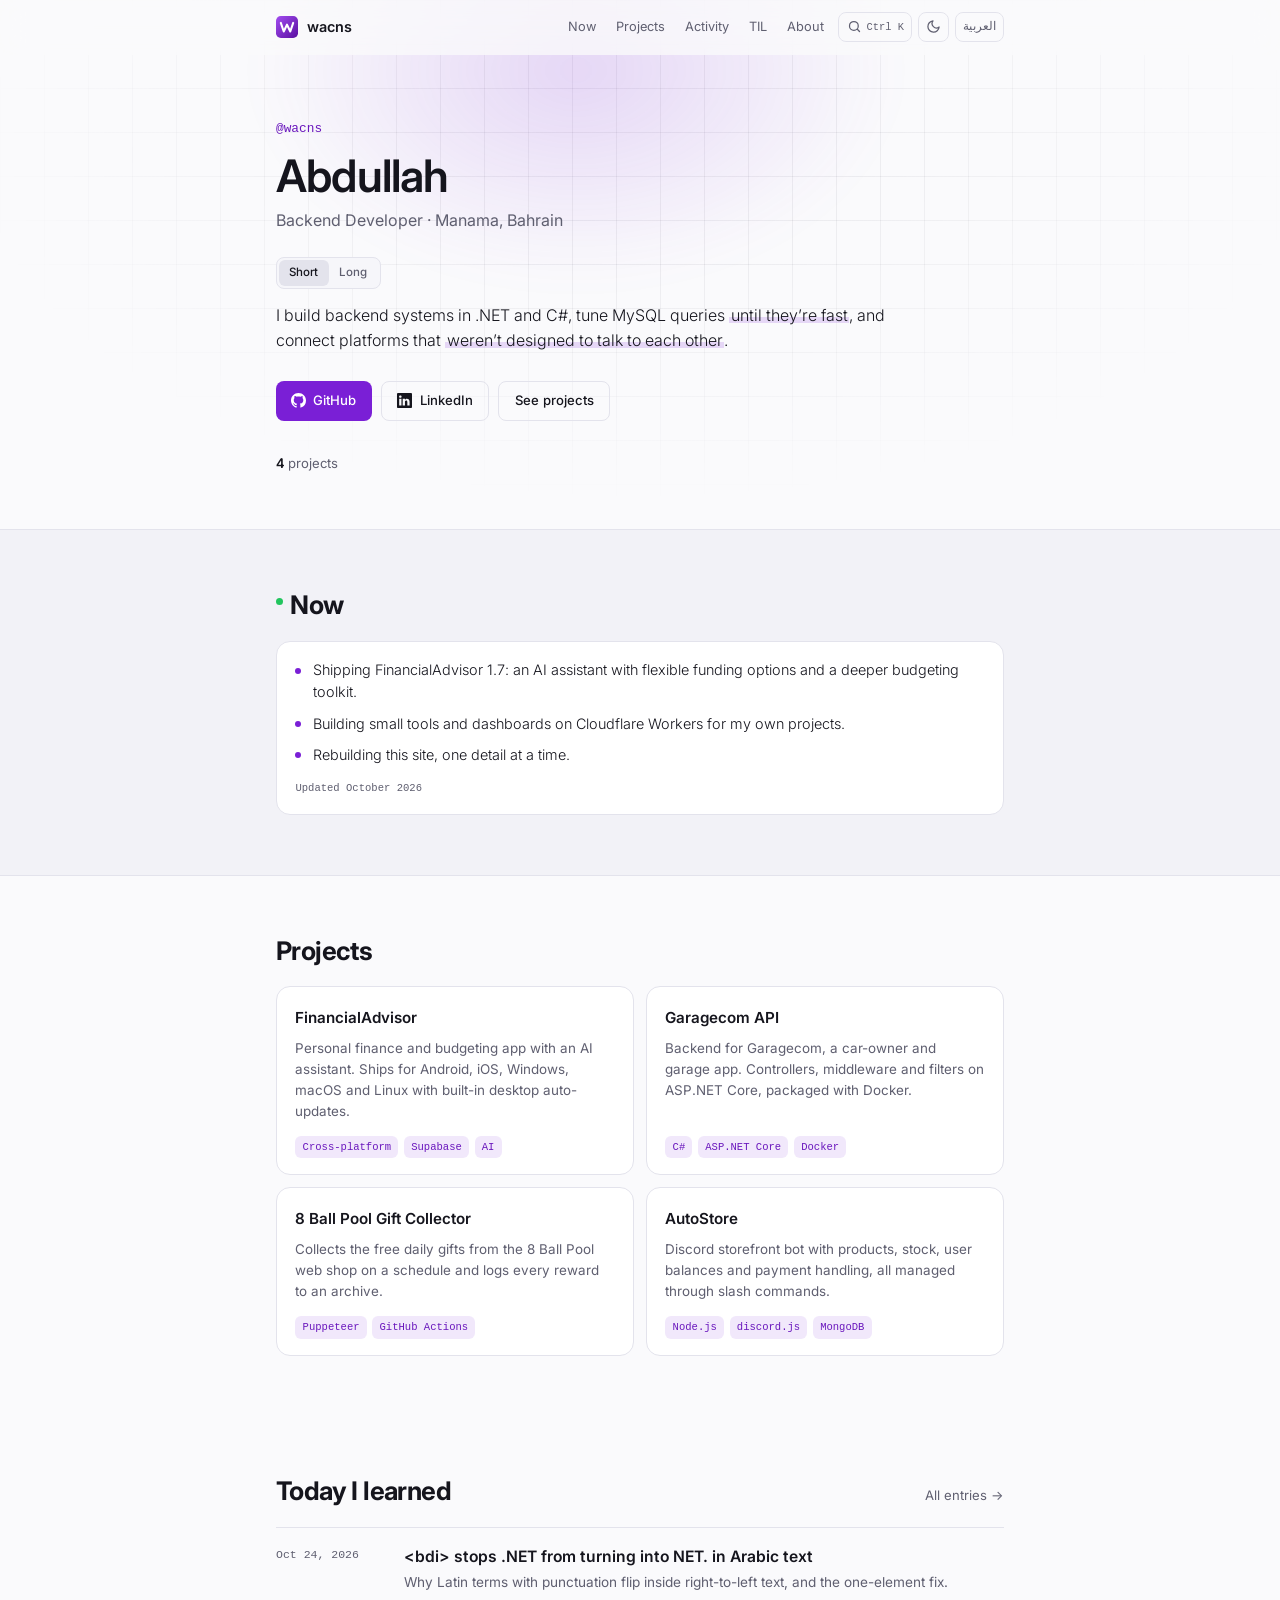
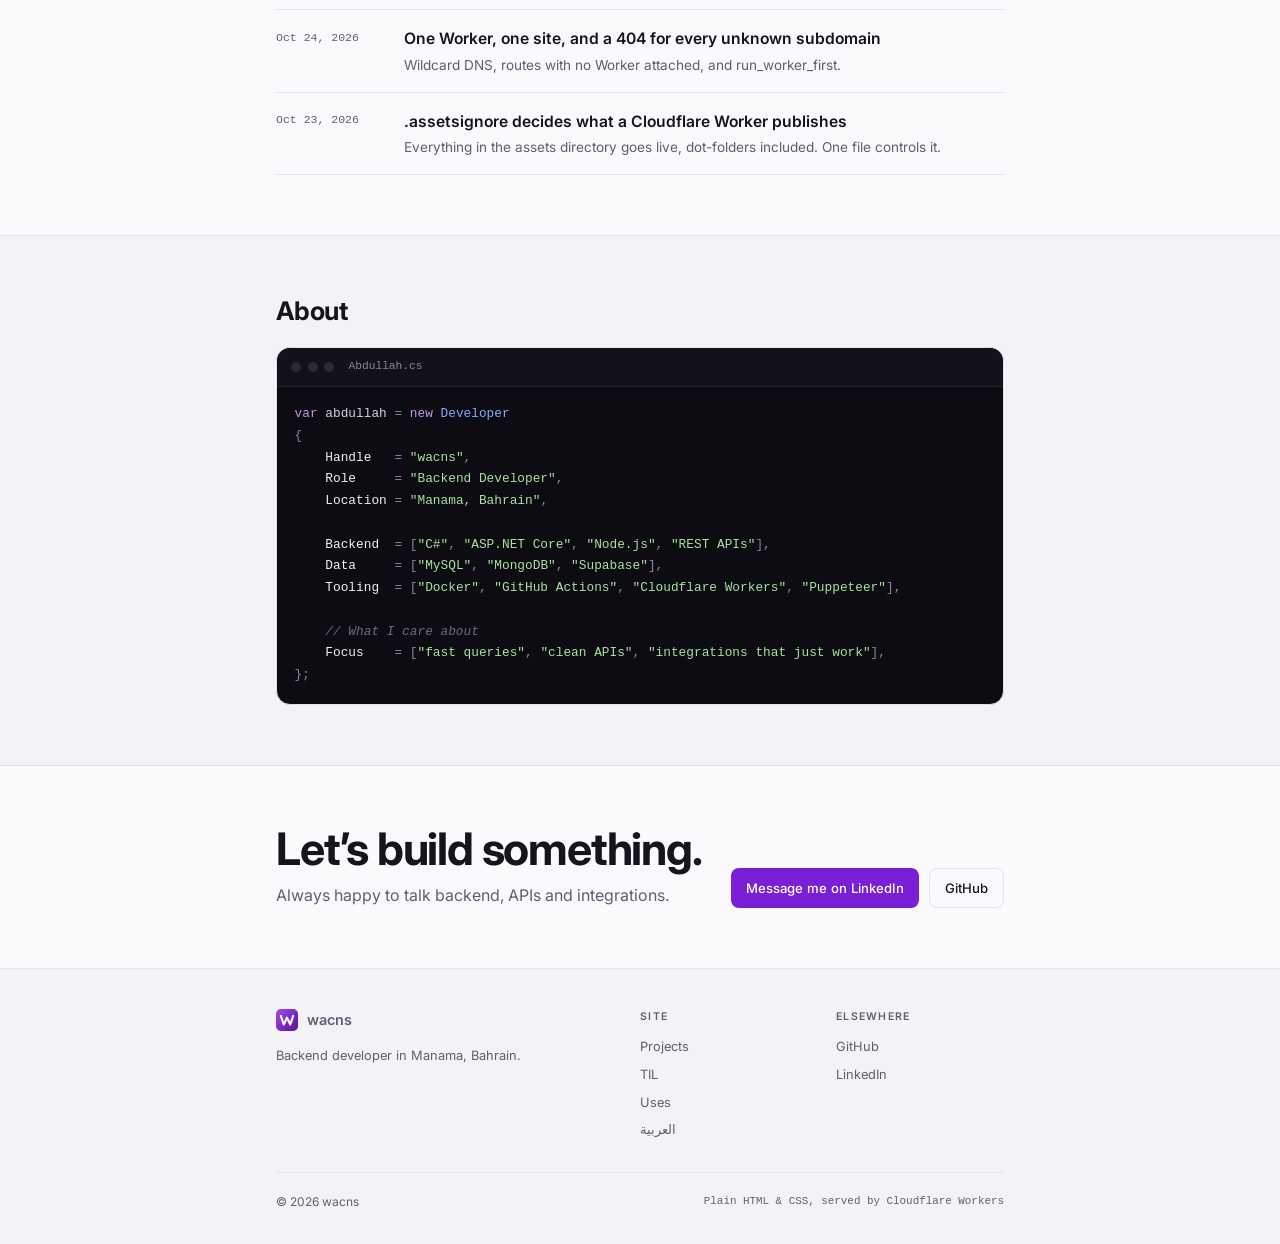
==== commit 3cc2e6b7: "Replace Notes with a Today I Learned section" ====
--- a/index.html
+++ b/index.html
@@ -66,7 +66,7 @@
         <a href="#now" class="opt">Now</a>
         <a href="#projects">Projects</a>
         <a href="#activity" class="opt">Activity</a>
-        <a href="#notes">Notes</a>
+        <a href="#til">TIL</a>
         <a href="#about">About</a>
         </nav>
         <button type="button" class="icon-btn" id="paletteBtn" aria-label="Search and commands" aria-haspopup="dialog">
@@ -156,20 +156,24 @@
       </div>
     </section></div>
 
-    <div class="band"><section class="wrap reveal" id="notes" aria-labelledby="notes-heading">
+    <div class="band"><section class="wrap reveal" id="til" aria-labelledby="til-heading">
       <div class="section-head">
-        <h2 id="notes-heading">Notes</h2>
-        <a class="more-link" href="/notes/">All notes →</a>
+        <h2 id="til-heading">Today I learned</h2>
+        <a class="more-link" href="/til/">All entries →</a>
       </div>
 
       <ul class="note-list">
-        <li><a href="/notes/subdomain-404-worker/">
+        <li><a href="/til/bdi-rtl/">
           <time class="note-date" datetime="2026-10-24">Oct 24, 2026</time>
-          <span><span class="note-title">A 404 page for every subdomain that doesn’t exist</span><span class="note-sum">Wildcard DNS, a wildcard Worker route and a hostname check, while keeping my existing apps completely untouched.</span></span>
+          <span><span class="note-title">&lt;bdi&gt; stops .NET from turning into NET. in Arabic text</span><span class="note-sum">Why Latin terms with punctuation flip inside right-to-left text, and the one-element fix.</span></span>
         </a></li>
-        <li><a href="/notes/git-folder-exposed/">
+        <li><a href="/til/worker-subdomain-catch-all/">
+          <time class="note-date" datetime="2026-10-24">Oct 24, 2026</time>
+          <span><span class="note-title">One Worker, one site, and a 404 for every unknown subdomain</span><span class="note-sum">Wildcard DNS, routes with no Worker attached, and run_worker_first.</span></span>
+        </a></li>
+        <li><a href="/til/assetsignore/">
           <time class="note-date" datetime="2026-10-23">Oct 23, 2026</time>
-          <span><span class="note-title">My static site was serving its own .git folder</span><span class="note-sum">Cloudflare analytics showed scanners getting a 200 for /.git/HEAD. Why it happened and the one-file fix.</span></span>
+          <span><span class="note-title">.assetsignore decides what a Cloudflare Worker publishes</span><span class="note-sum">Everything in the assets directory goes live, dot-folders included. One file controls it.</span></span>
         </a></li>
       </ul>
     </section></div>
@@ -217,7 +221,7 @@
           <h3>Site</h3>
           <ul>
             <li><a href="/#projects">Projects</a></li>
-            <li><a href="/notes/">Notes</a></li>
+            <li><a href="/til/">TIL</a></li>
             <li><a href="/uses/">Uses</a></li>
             <li><a href="/ar/" lang="ar" hreflang="ar">العربية</a></li>
           </ul>
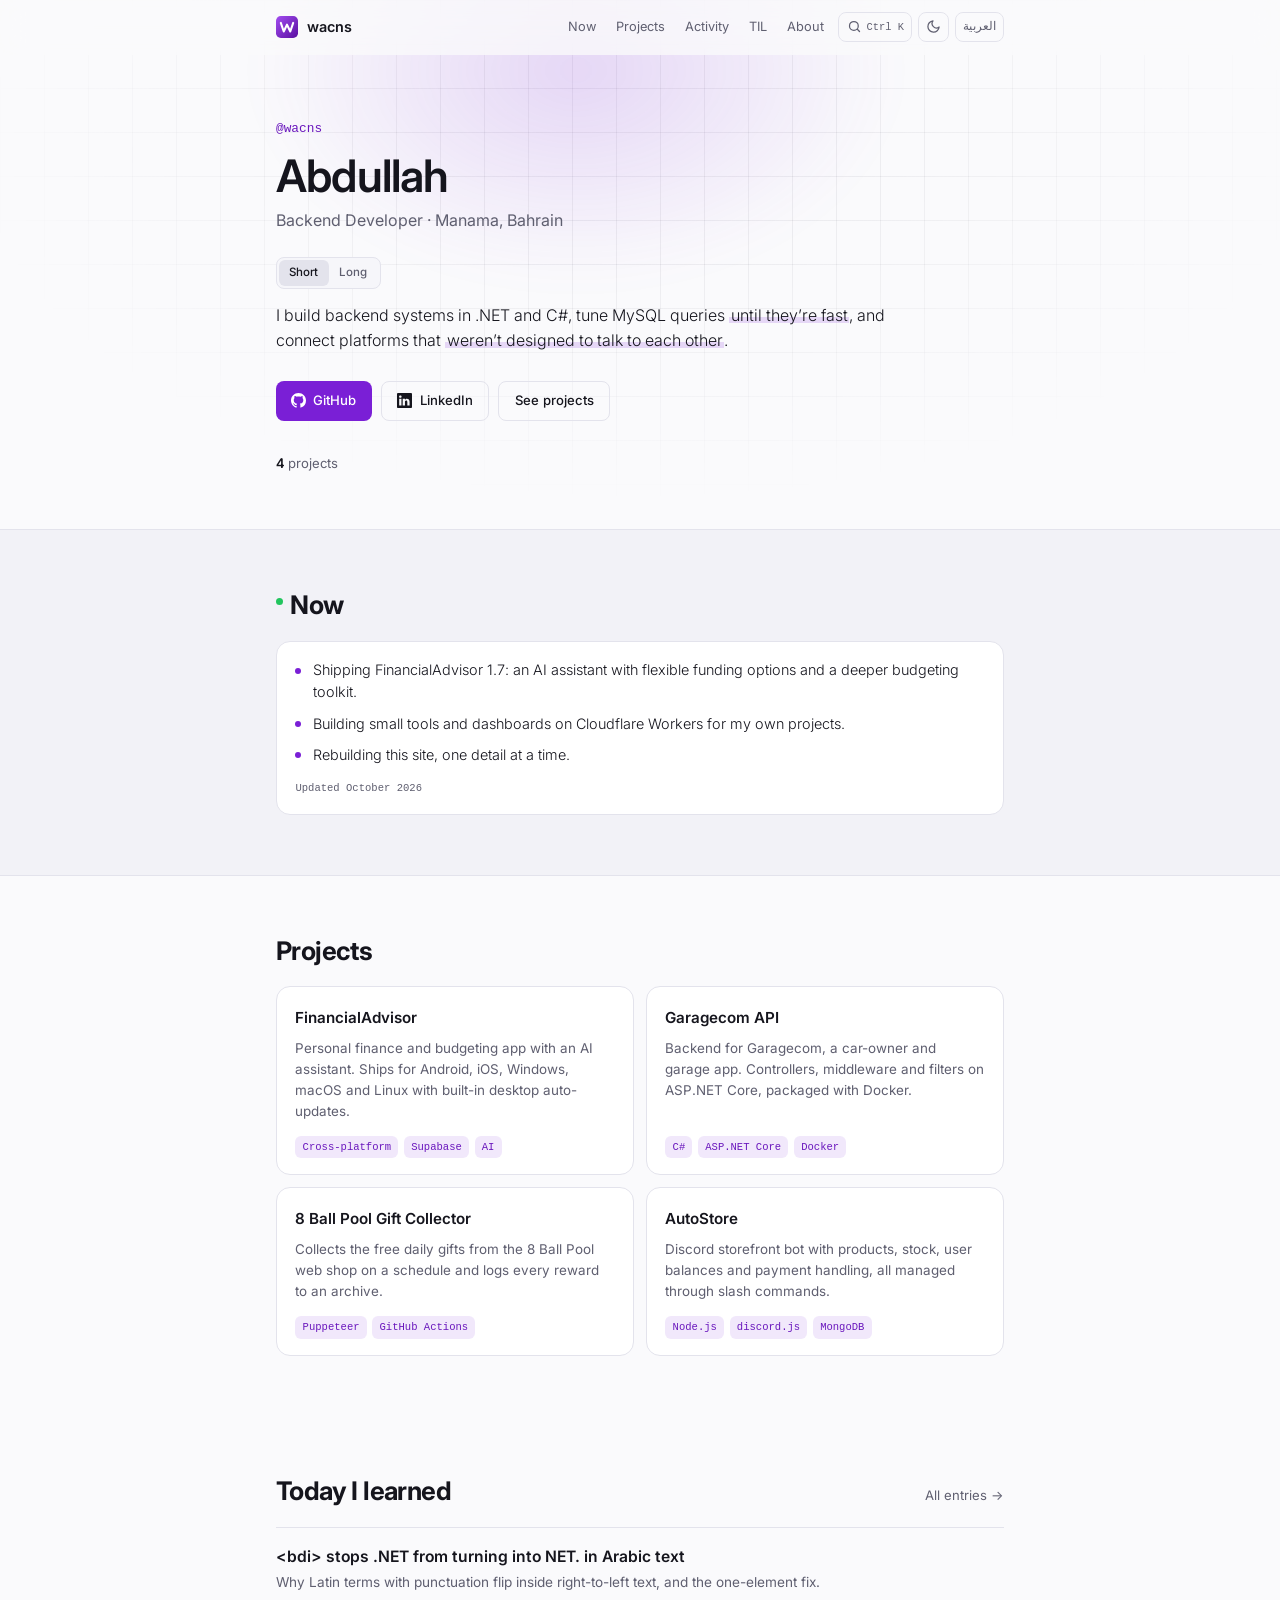
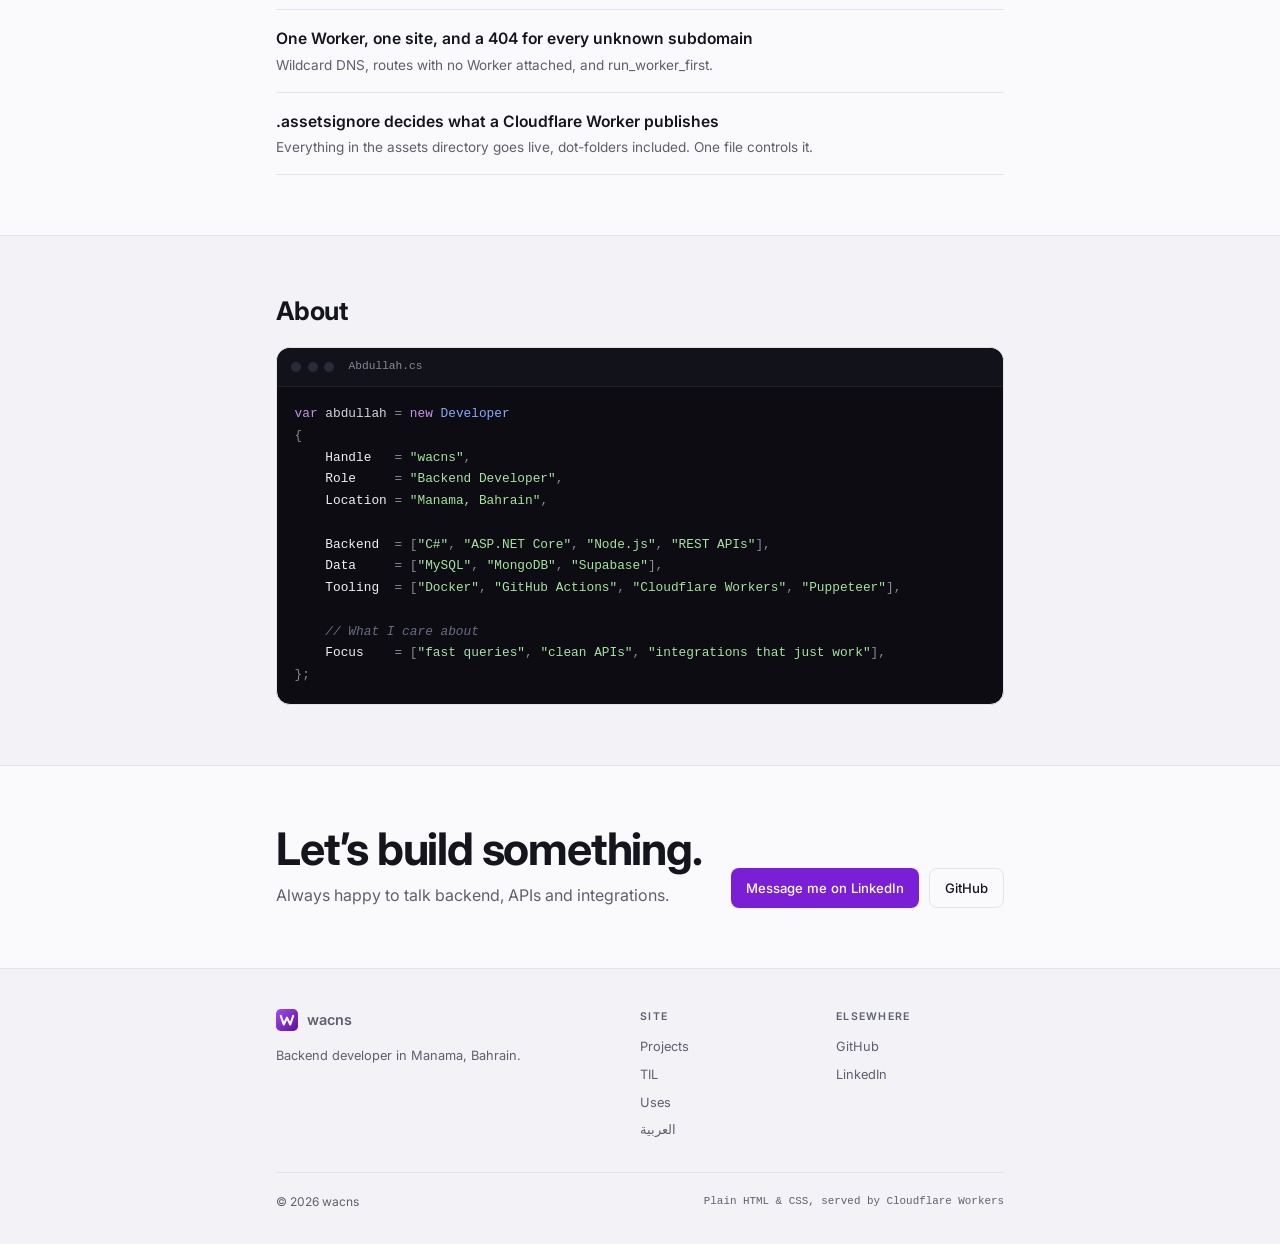
==== commit 34acca15: "Hide TIL dates on the homepage" ====
--- a/index.html
+++ b/index.html
@@ -162,17 +162,17 @@
         <a class="more-link" href="/til/">All entries →</a>
       </div>
 
-      <ul class="note-list">
+      <ul class="note-list no-dates">
         <li><a href="/til/bdi-rtl/">
-          <time class="note-date" datetime="2026-10-24">Oct 24, 2026</time>
+
           <span><span class="note-title">&lt;bdi&gt; stops .NET from turning into NET. in Arabic text</span><span class="note-sum">Why Latin terms with punctuation flip inside right-to-left text, and the one-element fix.</span></span>
         </a></li>
         <li><a href="/til/worker-subdomain-catch-all/">
-          <time class="note-date" datetime="2026-10-24">Oct 24, 2026</time>
+
           <span><span class="note-title">One Worker, one site, and a 404 for every unknown subdomain</span><span class="note-sum">Wildcard DNS, routes with no Worker attached, and run_worker_first.</span></span>
         </a></li>
         <li><a href="/til/assetsignore/">
-          <time class="note-date" datetime="2026-10-23">Oct 23, 2026</time>
+
           <span><span class="note-title">.assetsignore decides what a Cloudflare Worker publishes</span><span class="note-sum">Everything in the assets directory goes live, dot-folders included. One file controls it.</span></span>
         </a></li>
       </ul>
--- a/assets/site.css
+++ b/assets/site.css
@@ -624,3 +624,4 @@
 }
 .notes-lang { font-size: 0.85rem; color: var(--muted); margin: -0.5rem 0 1rem; }
 html[dir="rtl"] bdi { direction: ltr; unicode-bidi: isolate; }
+.note-list.no-dates a { grid-template-columns: 1fr; }
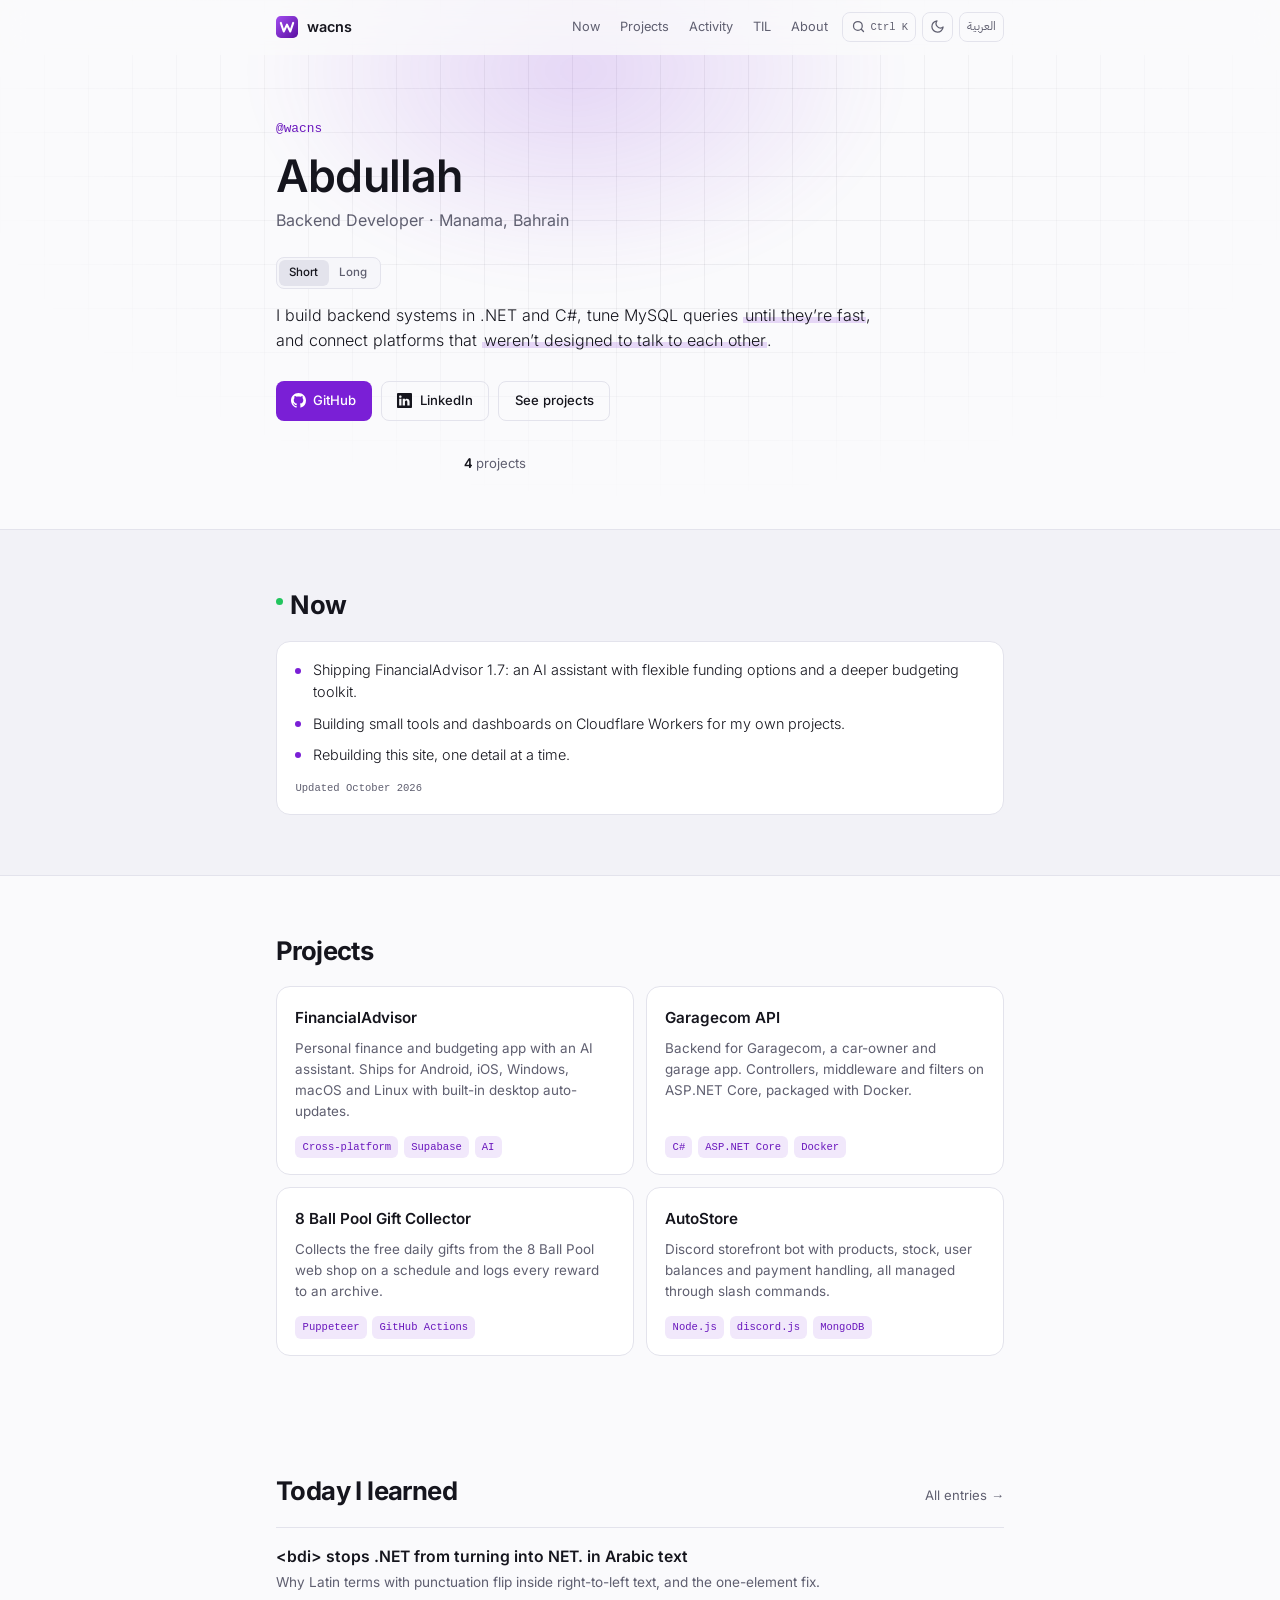
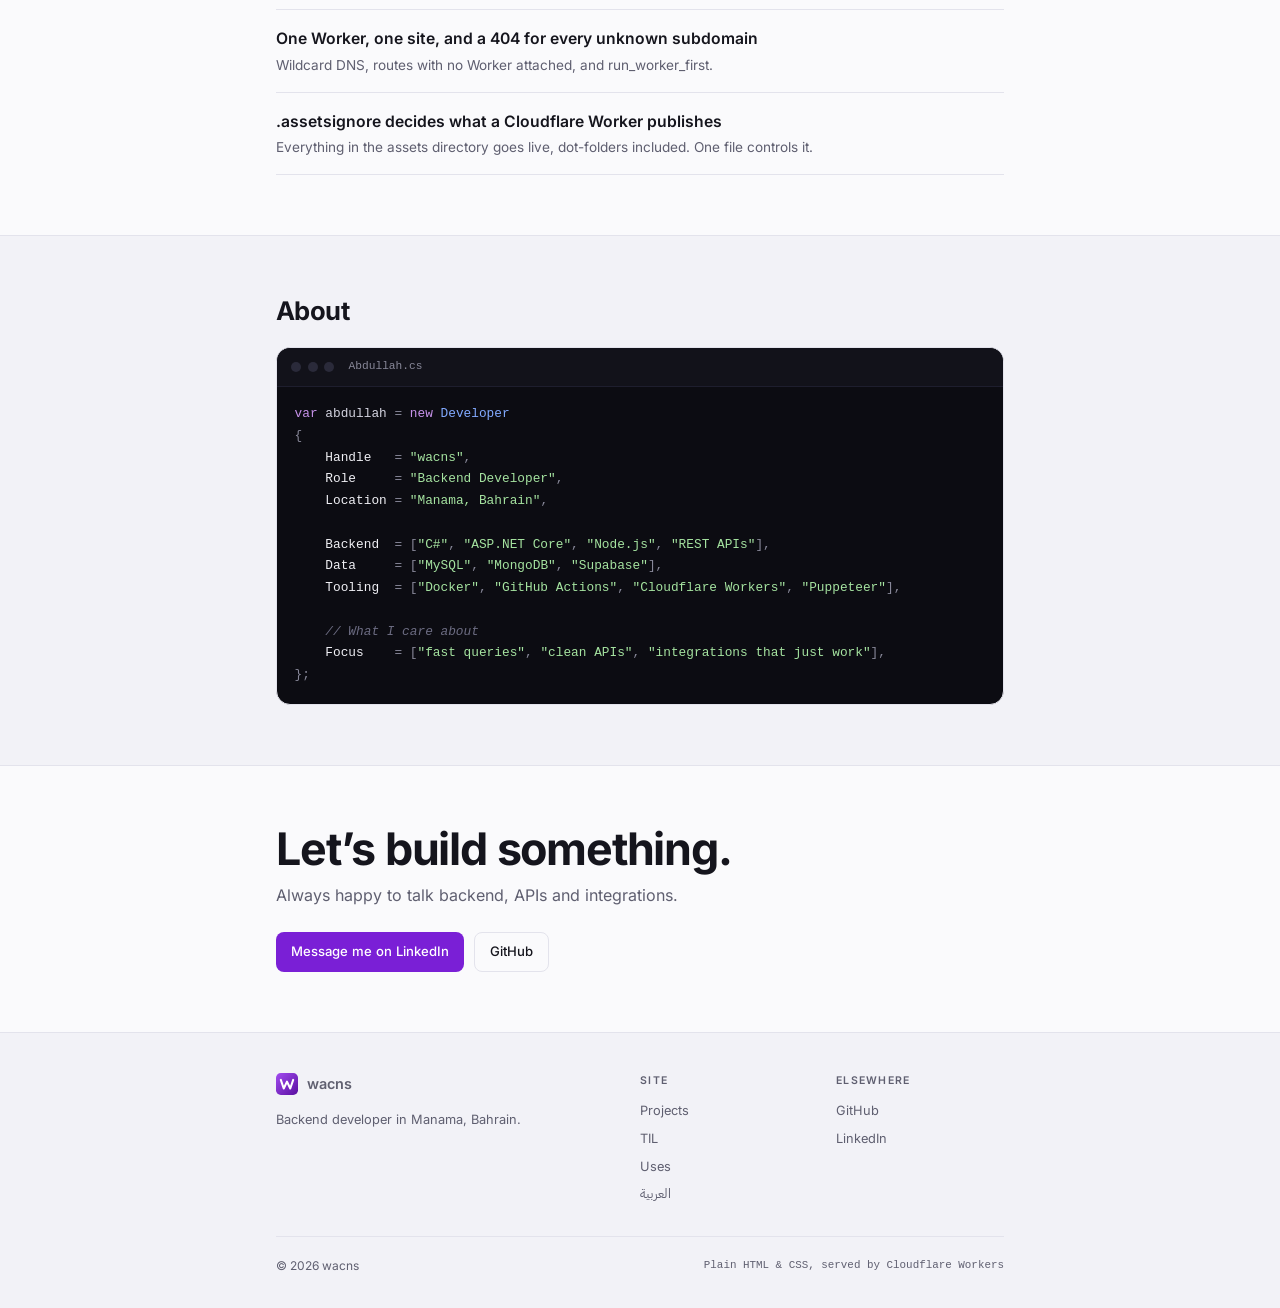
==== commit 25b73db8: "Self-host fonts, stop layout shift, long-cache versioned assets" ====
--- a/index.html
+++ b/index.html
@@ -19,11 +19,9 @@
   <meta property="og:image:width" content="1200">
   <meta property="og:image:height" content="630">
   <meta name="twitter:card" content="summary_large_image">
-  <script>(function(){var d=document.documentElement,t=null;d.classList.add('js');try{t=localStorage.getItem('theme');}catch(e){}if(t!=='light'&&t!=='dark'){t=window.matchMedia&&matchMedia('(prefers-color-scheme: light)').matches?'light':'dark';}d.setAttribute('data-theme',t);})();</script>
-  <link rel="preconnect" href="https://fonts.googleapis.com">
-  <link rel="preconnect" href="https://fonts.gstatic.com" crossorigin>
-  <link href="https://fonts.googleapis.com/css2?family=Inter:wght@300;400;500;600;700&amp;display=swap" rel="stylesheet">
-  <link rel="stylesheet" href="/assets/site.css">
+  <script>(function(){var d=document.documentElement,t=null;d.classList.add('js');try{t=localStorage.getItem('theme');}catch(e){}if(t!=='light'&&t!=='dark'){t=window.matchMedia&&matchMedia('(prefers-color-scheme: light)').matches?'light':'dark';}d.setAttribute('data-theme',t);try{if(localStorage.getItem('intro')==='long')d.setAttribute('data-intro','long');}catch(e){}})();</script>
+  <link rel="preload" href="/assets/fonts/inter-latin-var.woff2" as="font" type="font/woff2" crossorigin>
+  <link rel="stylesheet" href="/assets/site.css?v=76ee0aa029">
   <script type="application/ld+json">
   {
     "@context": "https://schema.org",
@@ -99,9 +97,9 @@
         <a class="btn btn-ghost" href="#projects">See projects</a>
       </div>
       <ul class="stats" aria-label="At a glance">
-        <li id="statContrib" hidden><strong id="statContribN"></strong> contributions this year</li>
+        <li id="statContrib" class="pending"><strong id="statContribN">000</strong> contributions this year</li>
         <li><strong id="statProjects">4</strong> projects</li>
-        <li id="statSince" hidden>On GitHub since <strong id="statSinceN"></strong></li>
+        <li id="statSince" class="pending">On GitHub since <strong id="statSinceN">0000</strong></li>
       </ul>
     </div>
 
@@ -250,6 +248,6 @@
   </div>
   <div class="toast" id="toast" role="status" aria-live="polite"></div>
 
-  <script src="/assets/site.js" defer></script>
+  <script src="/assets/site.js?v=bf1282030d" defer></script>
 </body>
 </html>
--- a/assets/site.css
+++ b/assets/site.css
@@ -1,4 +1,17 @@
 /* wacns.com — shared styles for every page */
+
+/* ── Fonts (self-hosted, SIL Open Font License — see assets/fonts/) ── */
+@font-face {
+  font-family: 'Inter';
+  font-style: normal;
+  font-weight: 100 900;
+  font-display: optional;
+  src: url('/assets/fonts/inter-latin-var.woff2') format('woff2');
+  unicode-range: U+0000-00FF, U+0131, U+0152-0153, U+02BB-02BC, U+02C6, U+02DA, U+02DC, U+0304, U+0308, U+0329, U+2000-206F, U+20AC, U+2122, U+2191, U+2193, U+2212, U+2215, U+FEFF, U+FFFD;
+}
+@font-face { font-family: 'IBM Plex Sans Arabic'; font-style: normal; font-weight: 400; font-display: swap; src: url('/assets/fonts/plex-arabic-400.woff2') format('woff2'); unicode-range: U+0600-06FF, U+0750-077F, U+0870-08FF, U+200C-200E, U+FB50-FDFF, U+FE70-FEFC; }
+@font-face { font-family: 'IBM Plex Sans Arabic'; font-style: normal; font-weight: 600; font-display: swap; src: url('/assets/fonts/plex-arabic-600.woff2') format('woff2'); unicode-range: U+0600-06FF, U+0750-077F, U+0870-08FF, U+200C-200E, U+FB50-FDFF, U+FE70-FEFC; }
+@font-face { font-family: 'IBM Plex Sans Arabic'; font-style: normal; font-weight: 700; font-display: swap; src: url('/assets/fonts/plex-arabic-700.woff2') format('woff2'); unicode-range: U+0600-06FF, U+0750-077F, U+0870-08FF, U+200C-200E, U+FB50-FDFF, U+FE70-FEFC; }
 
 *, *::before, *::after { box-sizing: border-box; margin: 0; padding: 0; }
 
@@ -241,6 +254,8 @@
 .intro-toggle button[aria-pressed="true"] { background: var(--card-border); color: var(--text); }
 .intro { margin-top: 0.9rem; font-size: 1rem; font-weight: 300; max-width: 62ch; }
 .intro[hidden] { display: none; }
+html[data-intro="long"] .intro[data-intro-text="long"] { display: block; }
+html[data-intro="long"] .intro[data-intro-text="short"] { display: none; }
 .intro + .intro { margin-top: 0.9rem; }
 html[lang="ar"] .intro { font-weight: 400; }
 
@@ -283,7 +298,7 @@
   font-size: 0.82rem;
   color: var(--muted);
 }
-.stats li[hidden] { display: none; }
+.stats li.pending { visibility: hidden; }
 .stats strong { color: var(--text); font-weight: 600; font-variant-numeric: tabular-nums; }
 
 /* ── Now ── */
@@ -625,3 +640,29 @@
 .notes-lang { font-size: 0.85rem; color: var(--muted); margin: -0.5rem 0 1rem; }
 html[dir="rtl"] bdi { direction: ltr; unicode-bidi: isolate; }
 .note-list.no-dates a { grid-template-columns: 1fr; }
+
+/* ── 404 ── */
+.nf { min-height: calc(100vh - 54px - 220px); display: flex; align-items: center; }
+.nf-inner { padding-top: 4rem; padding-bottom: 4rem; }
+.nf-code {
+  font-size: clamp(5rem, 22vw, 8.5rem);
+  font-weight: 700;
+  line-height: 1;
+  letter-spacing: -4px;
+  background: linear-gradient(120deg, var(--accent-text), #c9a8ff);
+  -webkit-background-clip: text;
+          background-clip: text;
+  color: transparent;
+  margin-bottom: 0.75rem;
+}
+.nf-hint { margin-top: 2rem; font-size: 0.82rem; color: var(--muted); }
+.nf-hint kbd {
+  font-family: var(--mono);
+  font-size: 0.72rem;
+  border: 1px solid var(--card-border);
+  border-bottom-width: 2px;
+  border-radius: 5px;
+  padding: 0.05rem 0.35rem;
+  background: var(--card-bg);
+  color: var(--text);
+}
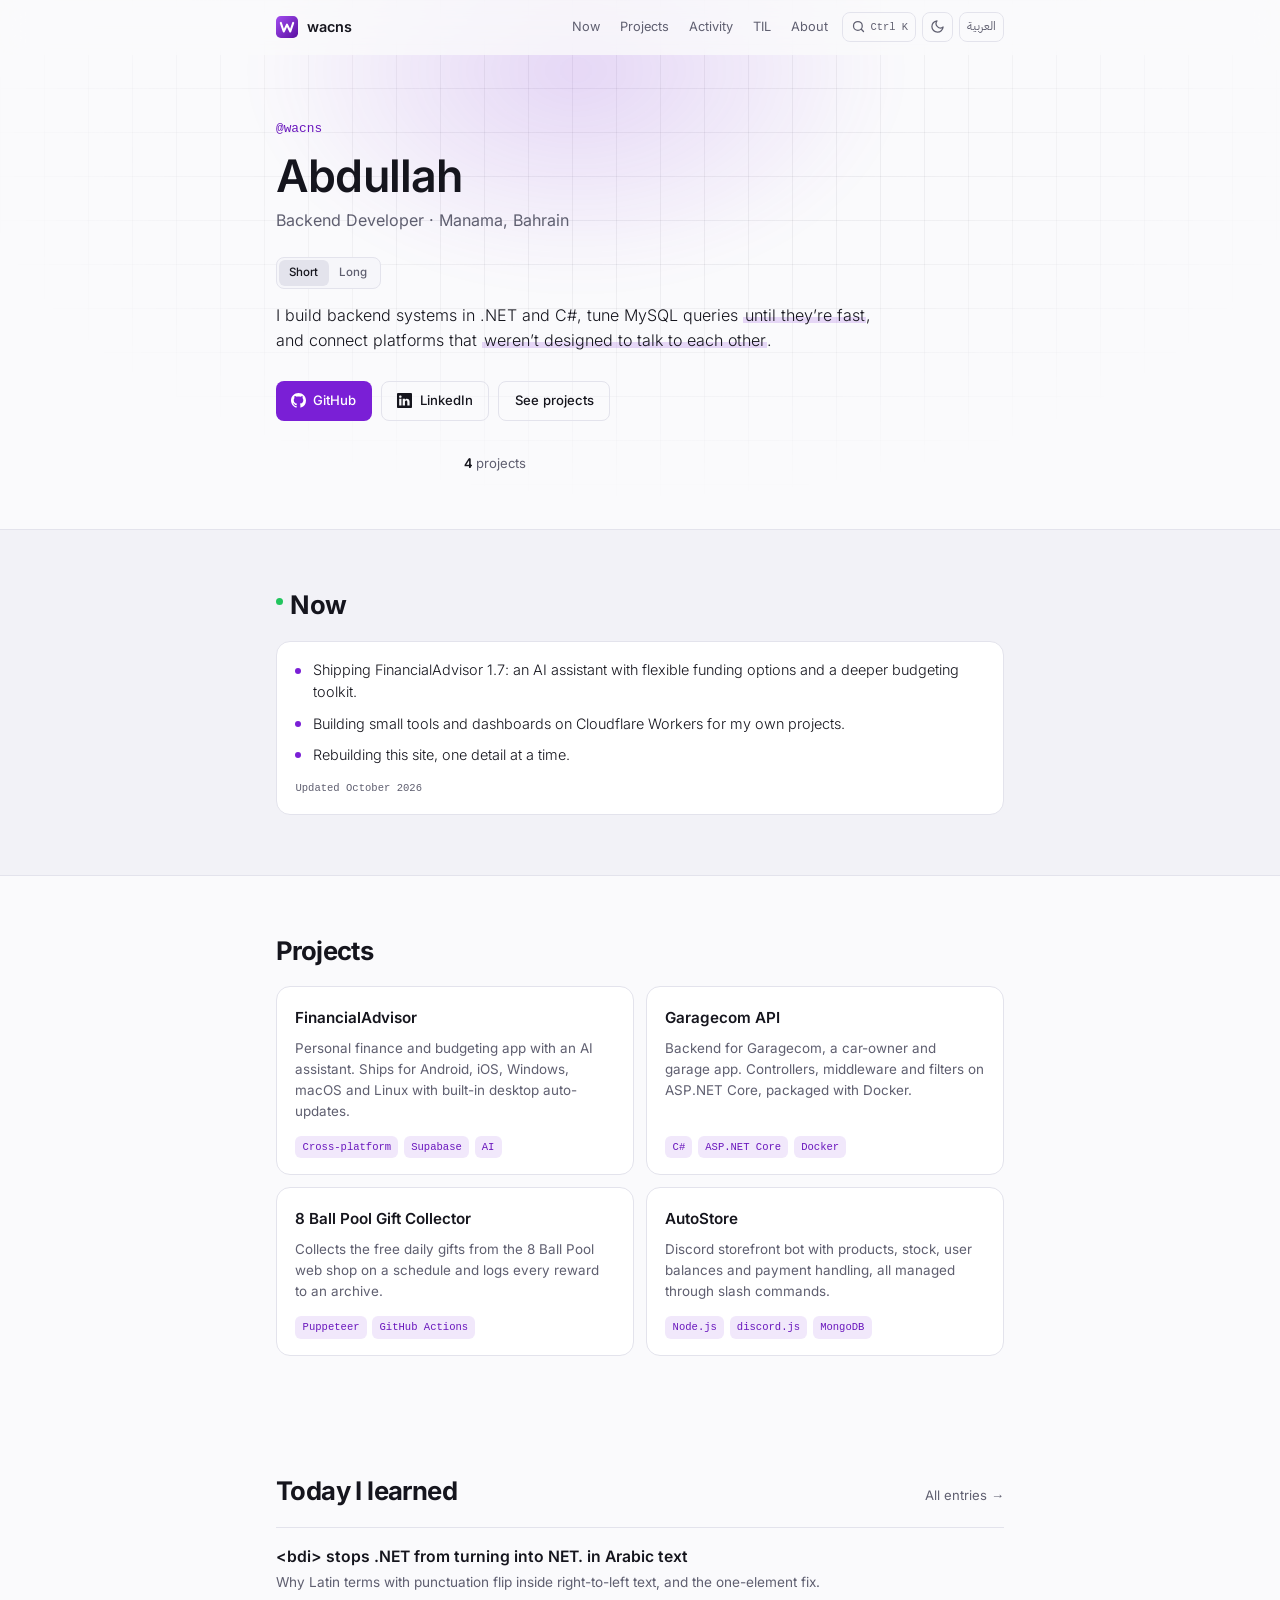
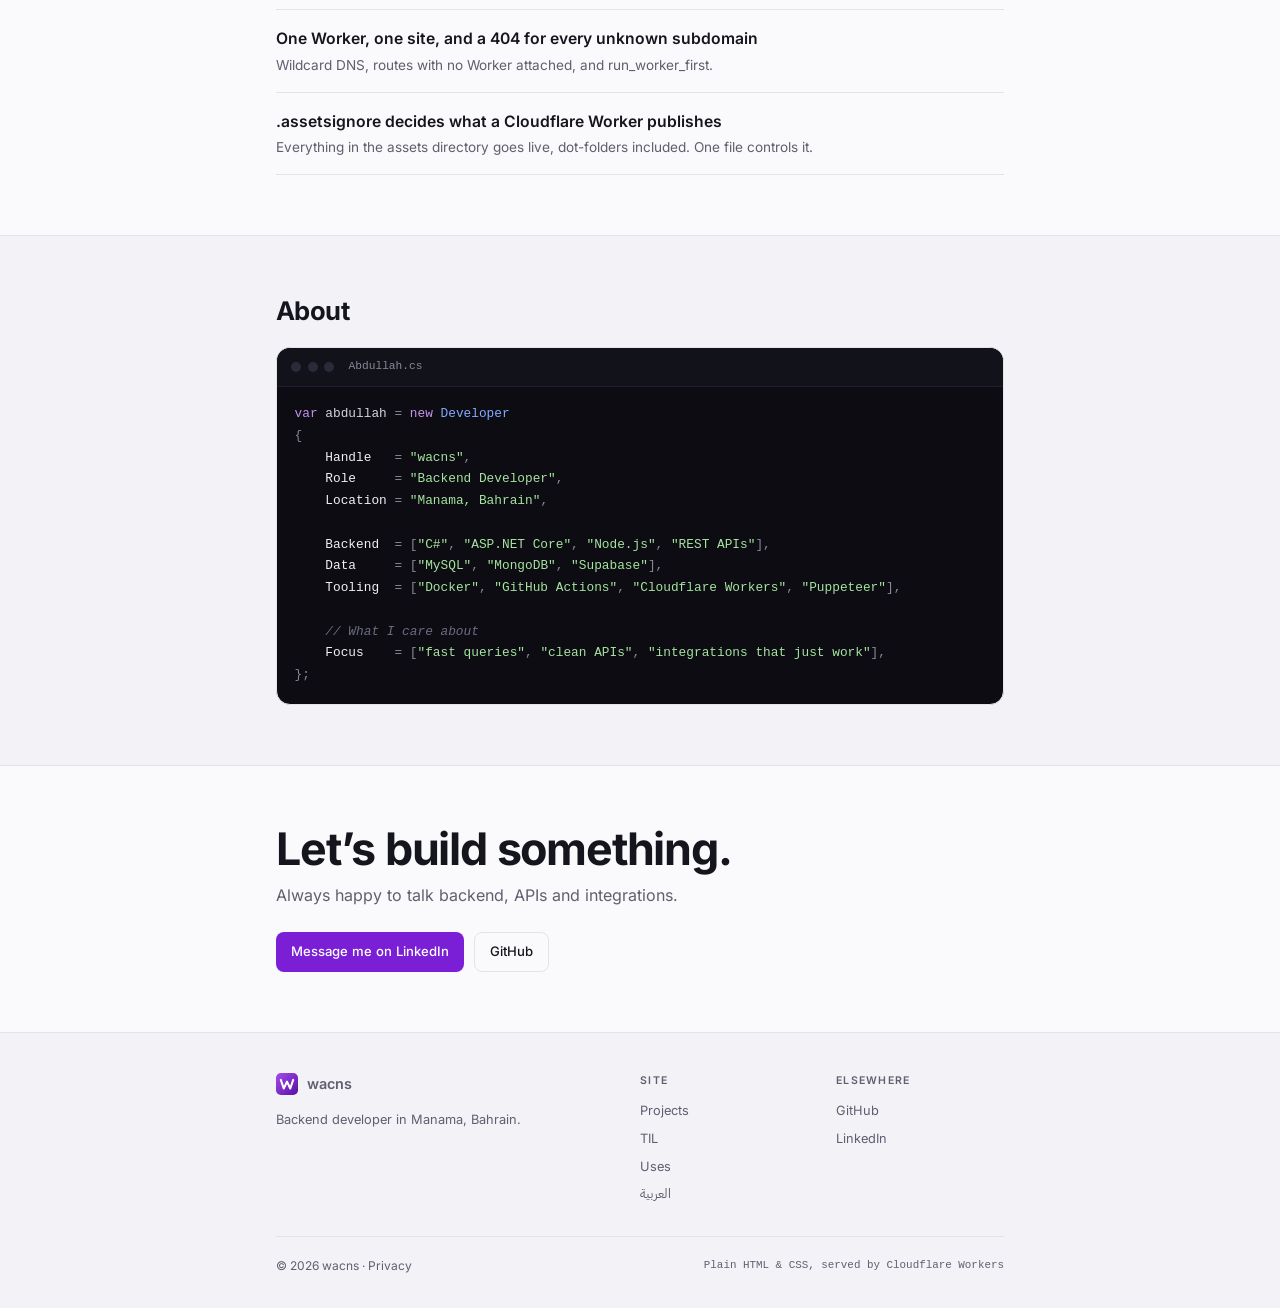
==== commit 200dfd68: "Add consent banner, privacy page and Google Analytics/Search Console to weekly report" ====
--- a/index.html
+++ b/index.html
@@ -19,9 +19,9 @@
   <meta property="og:image:width" content="1200">
   <meta property="og:image:height" content="630">
   <meta name="twitter:card" content="summary_large_image">
-  <script>(function(){var d=document.documentElement,t=null;d.classList.add('js');try{t=localStorage.getItem('theme');}catch(e){}if(t!=='light'&&t!=='dark'){t=window.matchMedia&&matchMedia('(prefers-color-scheme: light)').matches?'light':'dark';}d.setAttribute('data-theme',t);try{if(localStorage.getItem('intro')==='long')d.setAttribute('data-intro','long');}catch(e){}})();</script>
+  <script>(function(){if(/\.github\.io$/.test(location.hostname)){location.replace('https://wacns.com'+location.pathname+location.search+location.hash);return;}var d=document.documentElement,t=null;d.classList.add('js');try{t=localStorage.getItem('theme');}catch(e){}if(t!=='light'&&t!=='dark'){t=window.matchMedia&&matchMedia('(prefers-color-scheme: light)').matches?'light':'dark';}d.setAttribute('data-theme',t);try{if(localStorage.getItem('intro')==='long')d.setAttribute('data-intro','long');}catch(e){}})();</script>
   <link rel="preload" href="/assets/fonts/inter-latin-var.woff2" as="font" type="font/woff2" crossorigin>
-  <link rel="stylesheet" href="/assets/site.css?v=76ee0aa029">
+  <link rel="stylesheet" href="/assets/site.css?v=4772c7702b">
   <script type="application/ld+json">
   {
     "@context": "https://schema.org",
@@ -233,7 +233,7 @@
         </div>
       </div>
       <div class="footer-bottom">
-        <span>© 2026 wacns</span>
+        <span>© 2026 wacns · <a href="/privacy/">Privacy</a><button type="button" class="link-btn" id="cookieSettings" hidden> · Cookie settings</button></span>
         <span class="colophon">Plain HTML &amp; CSS, served by Cloudflare Workers<br><span id="lastDeploy" hidden></span></span>
       </div>
     </div>
@@ -247,7 +247,14 @@
     </div>
   </div>
   <div class="toast" id="toast" role="status" aria-live="polite"></div>
-
-  <script src="/assets/site.js?v=bf1282030d" defer></script>
+  <section class="consent" id="consent" aria-label="Cookie consent" hidden>
+    <p>I use Google Analytics to see which pages are useful. It sets cookies, so it only runs if you allow it. <a href="/privacy/">Privacy</a></p>
+    <div class="consent-actions">
+      <button type="button" class="btn btn-ghost" data-consent="denied">No thanks</button>
+      <button type="button" class="btn btn-ghost" data-consent="granted">Allow</button>
+    </div>
+  </section>
+
+  <script src="/assets/site.js?v=691cc29553" defer></script>
 </body>
 </html>
--- a/assets/site.css
+++ b/assets/site.css
@@ -666,3 +666,39 @@
   background: var(--card-bg);
   color: var(--text);
 }
+
+/* ── Cookie consent ── */
+.consent {
+  position: fixed;
+  z-index: 40;
+  left: 1rem; right: 1rem; bottom: 1rem;
+  max-width: 560px;
+  margin: 0 auto;
+  display: flex;
+  flex-wrap: wrap;
+  align-items: center;
+  gap: 0.75rem 1rem;
+  padding: 0.9rem 1rem;
+  background: var(--card-bg);
+  border: 1px solid var(--card-border);
+  border-radius: 14px;
+  box-shadow: 0 18px 48px rgba(0, 0, 0, 0.35);
+  font-size: 0.85rem;
+}
+.consent[hidden] { display: none; }
+.consent p { flex: 1 1 260px; color: var(--muted); }
+.consent p a { color: var(--accent-text); }
+.consent-actions { display: flex; gap: 0.5rem; margin-left: auto; }
+html[dir="rtl"] .consent-actions { margin-left: 0; margin-right: auto; }
+.consent .btn { cursor: pointer; font: inherit; font-size: 0.8rem; }
+.consent .btn-ghost { background: transparent; }
+.consent .btn-primary { border: none; }
+.link-btn {
+  border: none;
+  background: none;
+  padding: 0;
+  font: inherit;
+  color: inherit;
+  cursor: pointer;
+}
+.link-btn:hover, .footer-bottom a:hover { color: var(--text); }
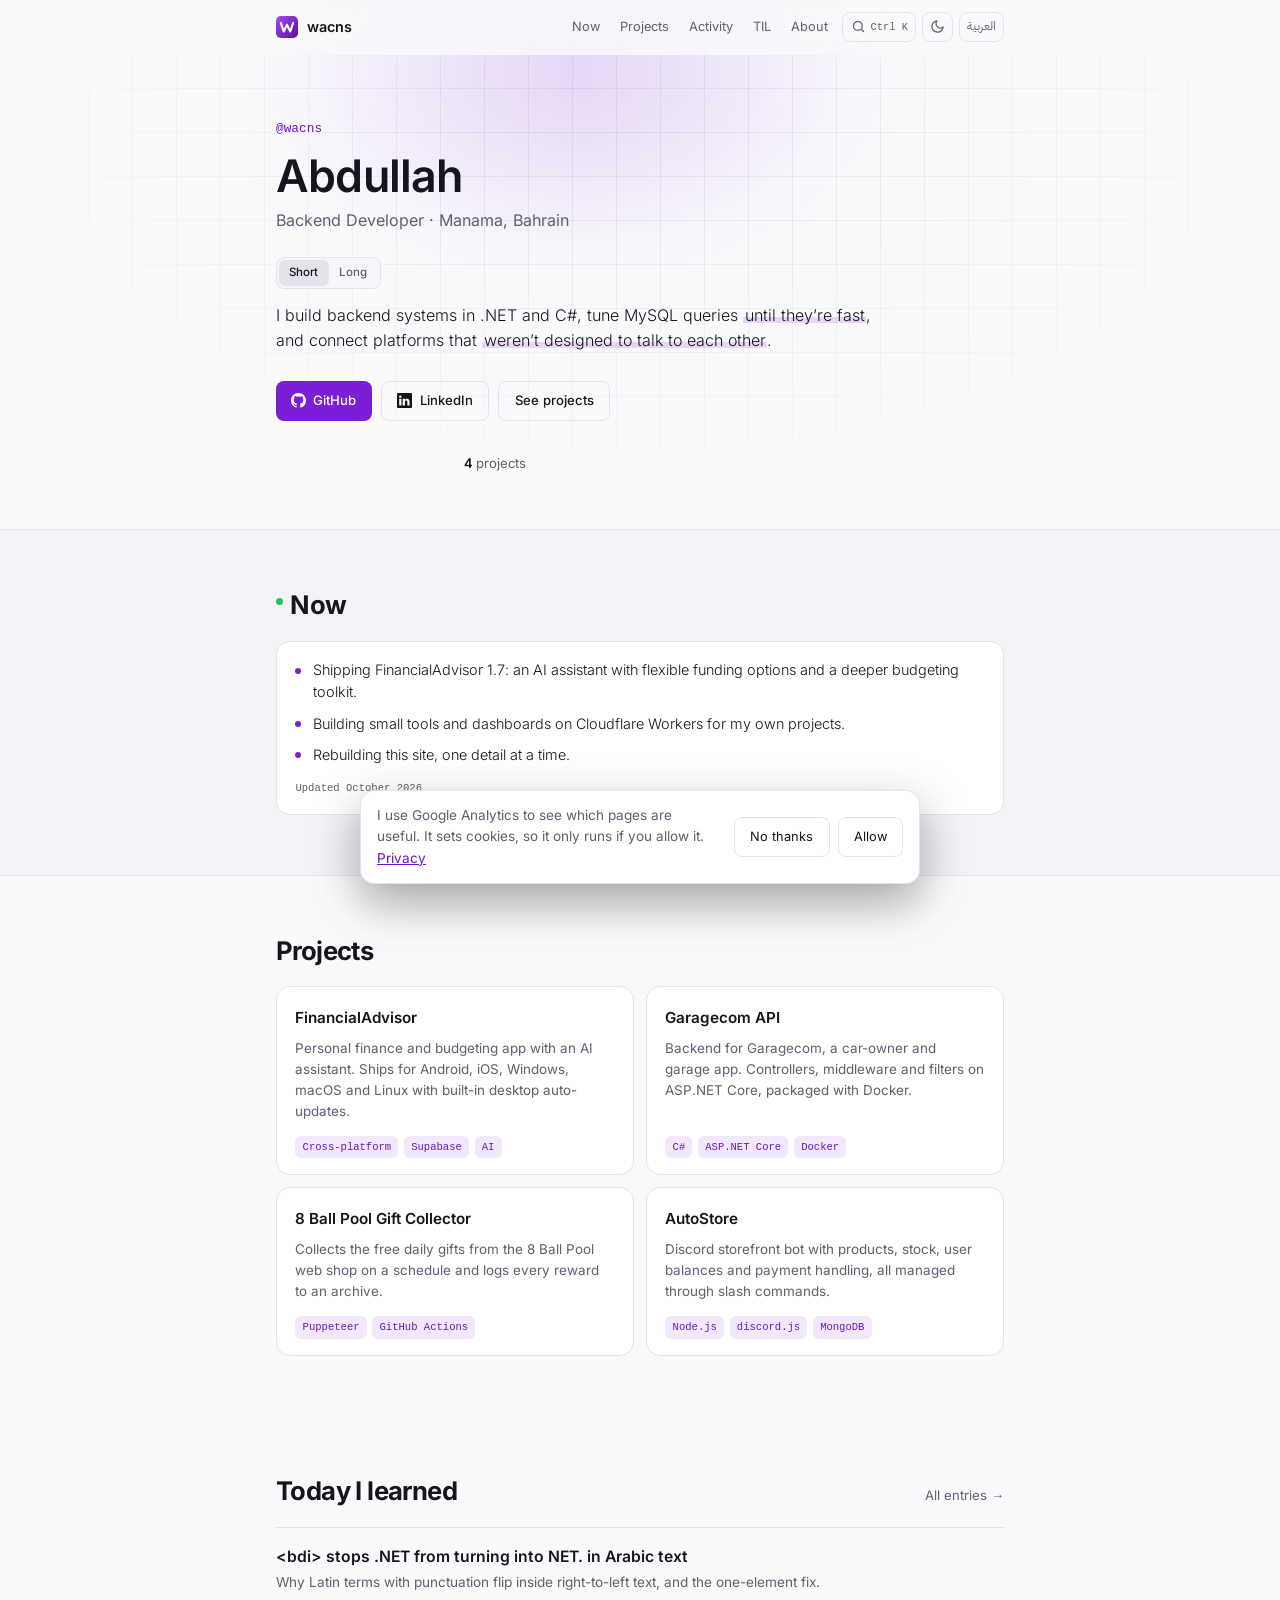
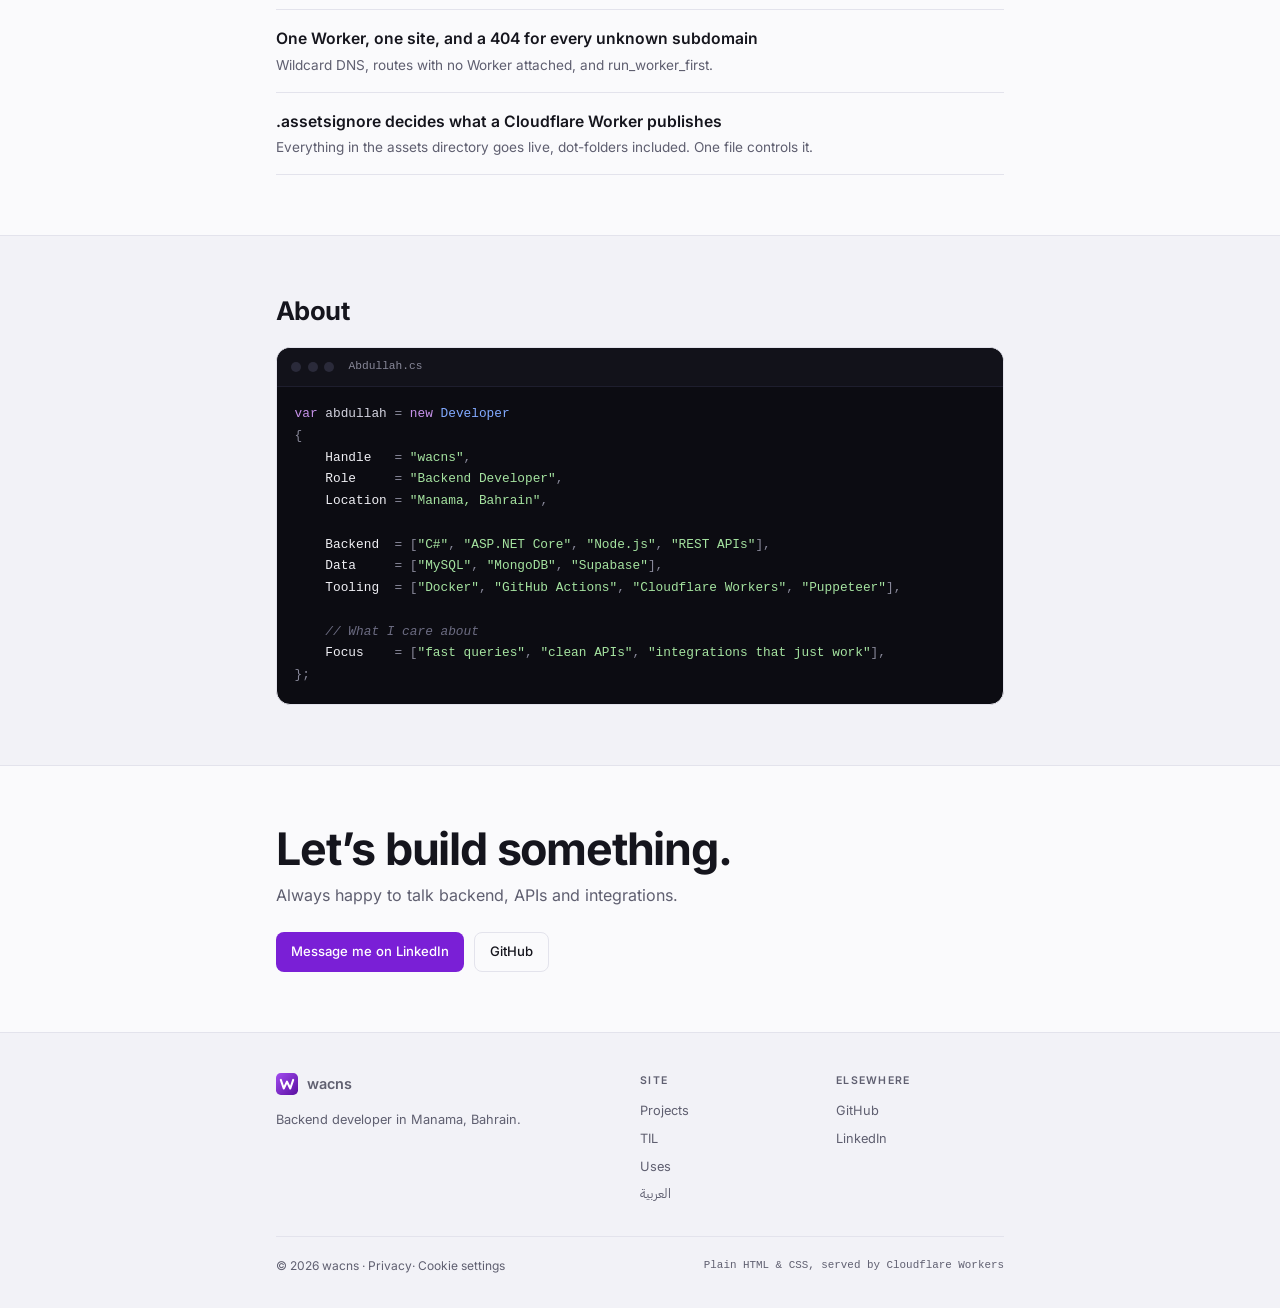
==== commit 1b44f1bc: "Enable Google Analytics behind the consent banner" ====
--- a/index.html
+++ b/index.html
@@ -255,6 +255,6 @@
     </div>
   </section>
 
-  <script src="/assets/site.js?v=691cc29553" defer></script>
+  <script src="/assets/site.js?v=14782c48eb" defer></script>
 </body>
 </html>
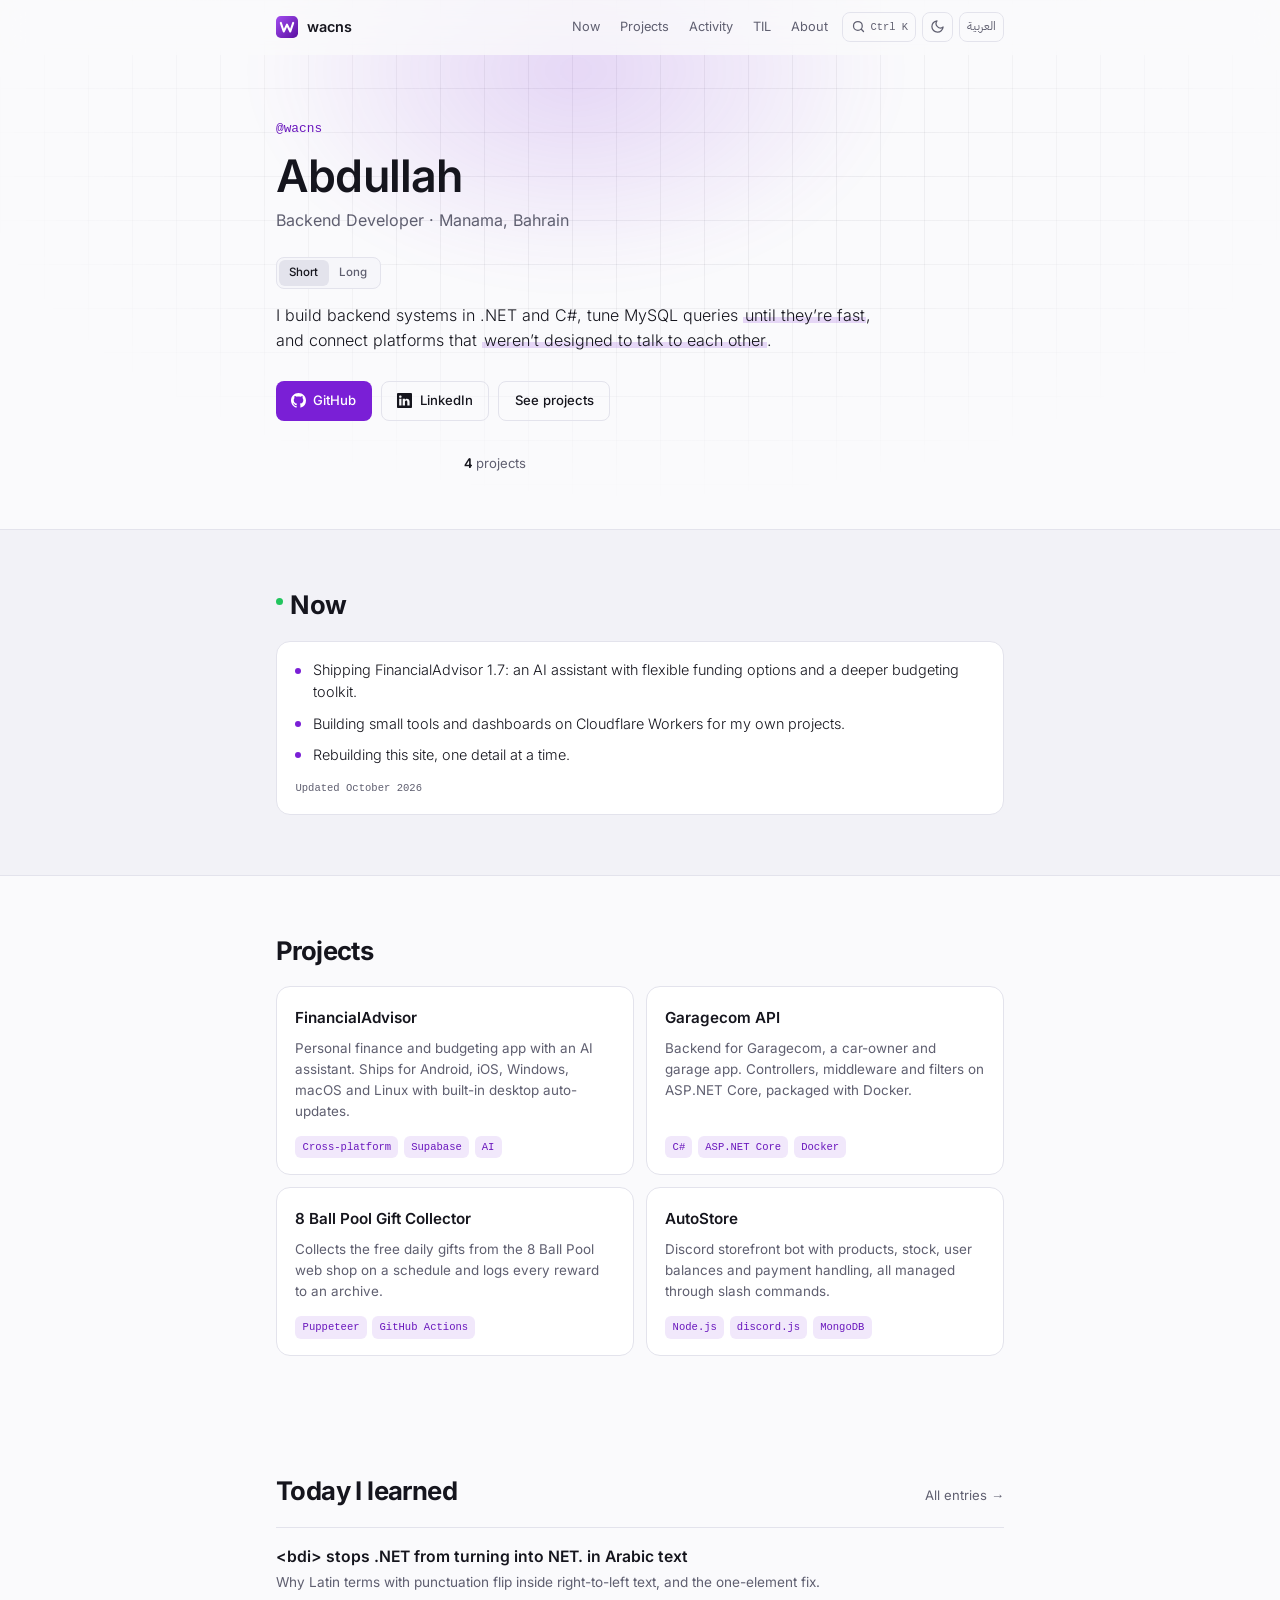
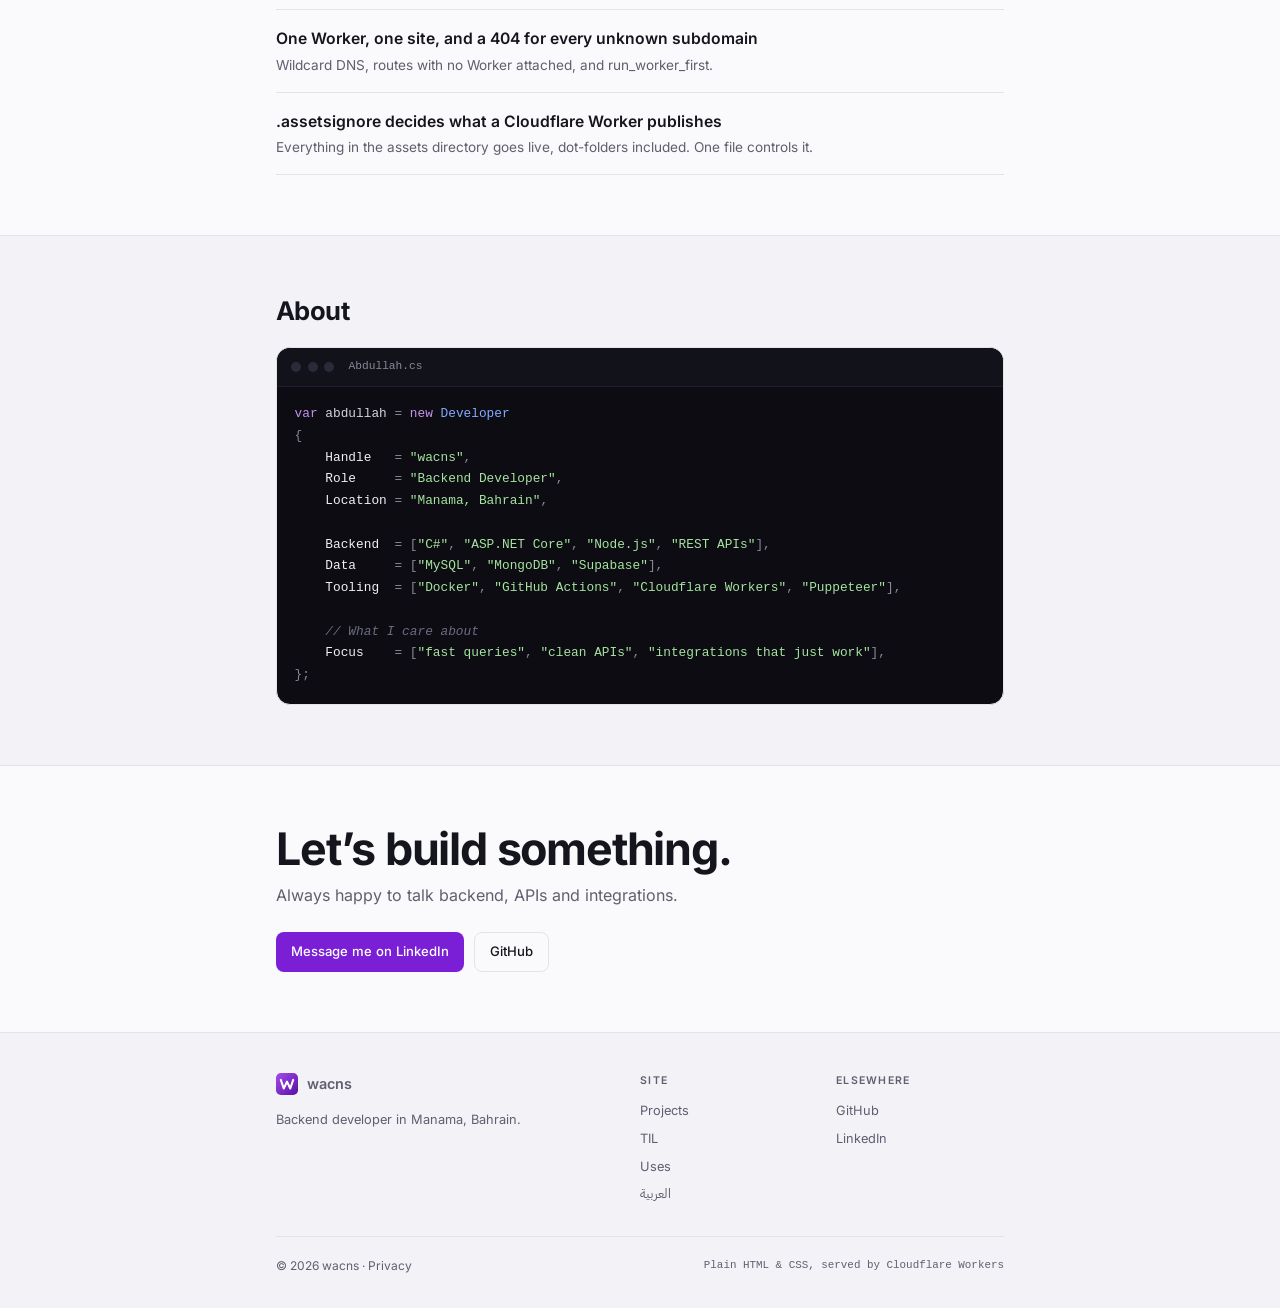
==== commit d3df8cc1: "Temporarily load Google Analytics without the consent banner" ====
--- a/index.html
+++ b/index.html
@@ -255,6 +255,6 @@
     </div>
   </section>
 
-  <script src="/assets/site.js?v=14782c48eb" defer></script>
+  <script src="/assets/site.js?v=b5a82e22a1" defer></script>
 </body>
 </html>
